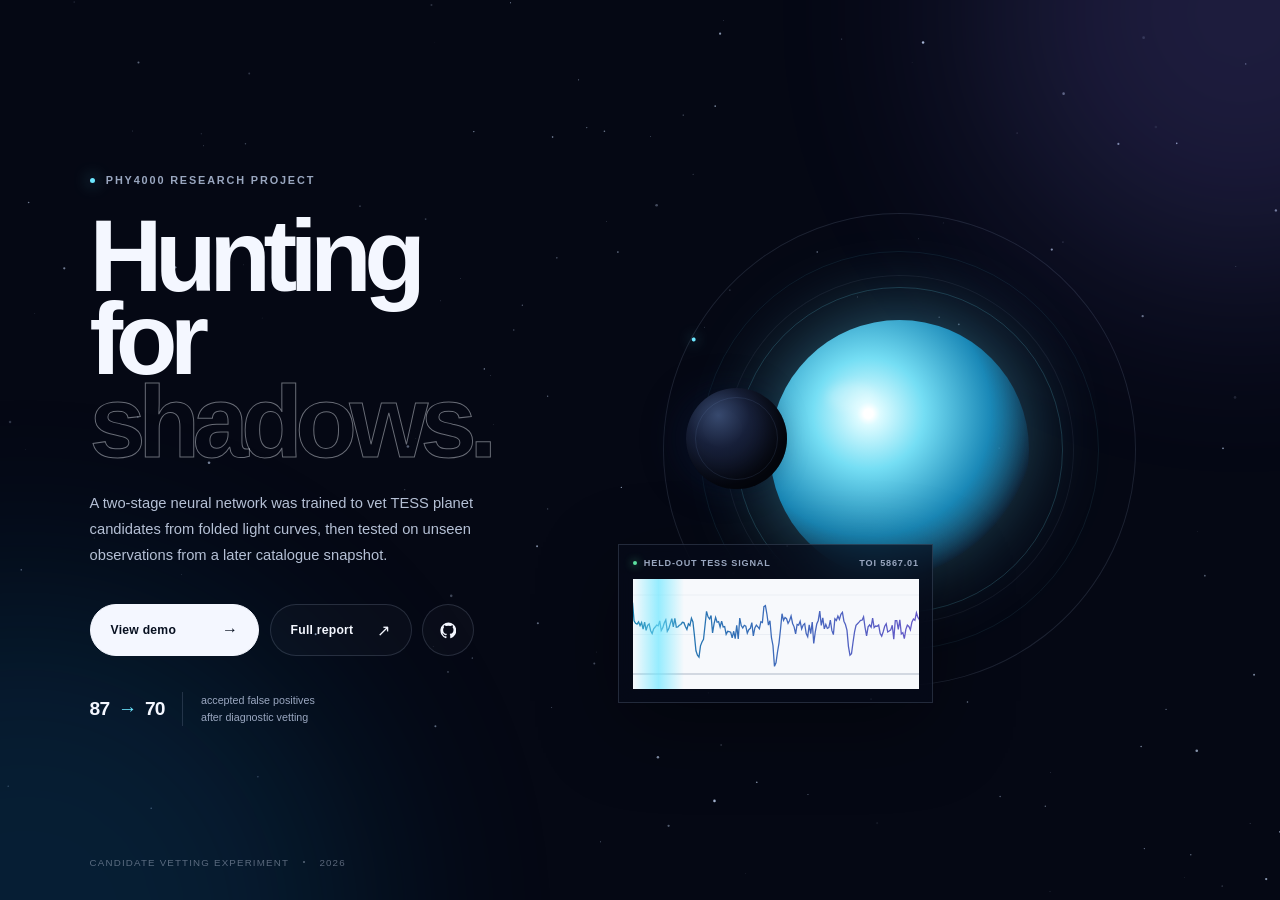
==== public/index.html @ e987b29c "Improved website" ====
<!doctype html>
<html lang="en">
  <head>
    <meta charset="UTF-8" />
    <meta name="viewport" content="width=device-width, initial-scale=1.0" />
    <meta name="description" content="Transit Hunter: an interactive TESS candidate-vetting experiment." />
    <meta name="theme-color" content="#050814" />
    <title>Transit Hunter | TESS candidate vetting</title>
    <link rel="stylesheet" href="./styles.css" />
  </head>
  <body>
    <canvas id="starfield" aria-hidden="true"></canvas>
    <div class="ambient-glow ambient-glow-one" aria-hidden="true"></div>
    <div class="ambient-glow ambient-glow-two" aria-hidden="true"></div>

    <main class="experience">
      <section class="screen home-screen is-active" id="home-screen" aria-labelledby="home-title">
        <div class="home-copy">
          <div class="project-kicker"><span></span> PHY4000 research project</div>
          <h1 id="home-title">Hunting for<br /><span>shadows.</span></h1>
          <p class="home-description">
            A two-stage neural network was trained to vet TESS planet candidates from folded light curves, then tested on unseen observations from a later catalogue snapshot.
          </p>

          <div class="home-actions" aria-label="Project links">
            <button class="action-button primary-action" id="view-demo" type="button">
              <span>View demo</span>
              <span class="button-icon" aria-hidden="true">&#8594;</span>
            </button>
            <a class="action-button" href="https://github.com/aidan-elliot/transit-hunter/blob/main/reports/results_summary.md" target="_blank" rel="noreferrer">
              <span>Full report</span>
              <span class="button-icon" aria-hidden="true">&#8599;</span>
            </a>
            <a class="action-button icon-action" href="https://github.com/aidan-elliot/transit-hunter" target="_blank" rel="noreferrer" aria-label="Open the GitHub repository">
              <svg viewBox="0 0 24 24" aria-hidden="true"><path d="M12 .7a11.5 11.5 0 0 0-3.6 22.4c.6.1.8-.3.8-.6v-2.2c-3.4.7-4.1-1.4-4.1-1.4-.5-1.4-1.3-1.8-1.3-1.8-1.1-.7.1-.7.1-.7 1.2.1 1.8 1.2 1.8 1.2 1.1 1.8 2.8 1.3 3.5 1 .1-.8.4-1.3.8-1.6-2.7-.3-5.5-1.3-5.5-6a4.7 4.7 0 0 1 1.2-3.2 4.4 4.4 0 0 1 .1-3.2s1-.3 3.2 1.2a11 11 0 0 1 5.9 0C17.1 4.3 18 4.6 18 4.6a4.4 4.4 0 0 1 .1 3.2 4.7 4.7 0 0 1 1.2 3.2c0 4.7-2.8 5.7-5.5 6 .4.4.8 1.1.8 2.2v3.3c0 .3.2.7.8.6A11.5 11.5 0 0 0 12 .7Z"/></svg>
            </a>
          </div>

          <div class="project-result" aria-label="Headline experiment result">
            <span class="result-value">87 <b>&#8594;</b> 70</span>
            <span class="result-copy">accepted false positives<br />after diagnostic vetting</span>
          </div>
        </div>

        <div class="hero-visual" aria-label="Animated illustration of a planet transiting a star">
          <div class="orbit orbit-outer" aria-hidden="true"></div>
          <div class="orbit orbit-inner" aria-hidden="true"></div>
          <div class="star" aria-hidden="true"><span></span></div>
          <div class="planet" aria-hidden="true"><span></span></div>
          <div class="signal-card">
            <div class="signal-heading">
              <span><i></i> Held-out TESS signal</span>
              <span id="hero-toi">Loading sample</span>
            </div>
            <div class="signal-image-wrap">
              <img id="hero-curve" src="./assets/error_gallery.png" alt="A real folded TESS light curve from the experiment" />
              <span class="scan-line" aria-hidden="true"></span>
            </div>
          </div>
        </div>

        <p class="home-note">Candidate vetting experiment <span></span> 2026</p>
      </section>

      <section class="screen demo-screen" id="demo-screen" aria-labelledby="demo-title" aria-hidden="true">
        <div class="demo-topline">
          <button class="back-button" id="back-home" type="button"><span aria-hidden="true">&#8592;</span> Overview</button>
          <div class="case-progress">
            <span id="source-status">Loading representative sample</span>
            <span class="progress-divider"></span>
            <span id="case-position">01 / 13</span>
          </div>
        </div>

        <div class="demo-layout">
          <div class="demo-heading">
            <p class="project-kicker"><span></span> Candidate review</p>
            <h2 id="demo-title">Is there a planet<br />in this signal?</h2>
            <p id="case-context">Inspect both phase-folded views, then make the call before the model and catalogue are revealed.</p>
          </div>

          <div class="case-workspace" id="case-workspace">
            <div class="case-identity">
              <span>Target of Interest</span>
              <strong id="case-id">TOI -</strong>
            </div>

            <div class="curves" aria-label="Global and local folded light-curve views">
              <figure class="curve-panel">
                <figcaption><span>Global view</span><span>201 phase bins</span></figcaption>
                <div class="curve-frame"><img id="global-curve" src="./assets/error_gallery.png" alt="Global folded light curve for the current candidate" /></div>
              </figure>
              <figure class="curve-panel">
                <figcaption><span>Transit window</span><span>101 phase bins</span></figcaption>
                <div class="curve-frame"><img id="local-curve" src="./assets/error_gallery.png" alt="Local folded light curve around the candidate event" /></div>
              </figure>
            </div>

            <div class="decision-stage" id="human-panel">
              <p>What would you classify it as?</p>
              <div class="decision-row" role="group" aria-label="Classify the candidate">
                <button type="button" data-guess="planet"><span class="choice-dot"></span> Planet candidate</button>
                <button type="button" data-guess="not-planet"><span class="choice-dot"></span> False positive</button>
              </div>
            </div>

            <div class="reveal-stage" id="reveal-stage" hidden aria-live="polite">
              <div class="verdict-grid">
                <section class="verdict visitor-verdict" id="visitor-verdict">
                  <p>Your call</p>
                  <h3 id="visitor-decision">-</h3>
                  <span id="visitor-detail">Locked in</span>
                </section>
                <section class="verdict model-verdict">
                  <p>Model's call</p>
                  <h3 id="model-decision">-</h3>
                  <span id="model-detail">-</span>
                </section>
                <section class="verdict catalogue-verdict" id="catalogue-verdict" hidden>
                  <p>Catalogue outcome</p>
                  <h3 id="catalogue-decision">-</h3>
                  <span id="catalogue-detail">-</span>
                </section>
              </div>
              <div class="reveal-actions">
                <button class="reveal-button" id="reveal-answer" type="button">Reveal answer <span aria-hidden="true">&#8594;</span></button>
                <button class="next-button" id="next-case" type="button" hidden>Review another case <span aria-hidden="true">&#8594;</span></button>
              </div>
            </div>
          </div>
        </div>

        <p class="demo-disclaimer">Fixed experiment outputs. A classifier score is not confirmation of a planet.</p>
      </section>
    </main>

    <script src="./app.js"></script>
  </body>
</html>
---- public/styles.css ----
:root {
  --space: #050814;
  --space-soft: #0a1022;
  --panel: rgba(10, 16, 34, 0.78);
  --panel-solid: #0d1429;
  --white: #f4f7ff;
  --muted: #9aa7c0;
  --line: rgba(181, 198, 229, 0.17);
  --cyan: #6de7ff;
  --cyan-soft: rgba(109, 231, 255, 0.14);
  --violet: #8e7dff;
  --green: #5ce1a1;
  --red: #ff7b78;
  --sans: Inter, "Segoe UI", Helvetica, Arial, sans-serif;
}

* { box-sizing: border-box; }
[hidden] { display: none !important; }
html, body { height: 100%; overflow: hidden; }
body {
  background: var(--space);
  color: var(--white);
  font-family: var(--sans);
  margin: 0;
}
button, a { color: inherit; font: inherit; }
button { border: 0; }
a { text-decoration: none; }
h1, h2, h3, p, figure { margin: 0; }

#starfield {
  height: 100%;
  inset: 0;
  position: fixed;
  width: 100%;
  z-index: 0;
}
.ambient-glow {
  border-radius: 50%;
  filter: blur(110px);
  opacity: .18;
  pointer-events: none;
  position: fixed;
  z-index: 0;
}
.ambient-glow-one { background: var(--violet); height: 42vw; right: -18vw; top: -20vw; width: 42vw; }
.ambient-glow-two { background: #0f88c8; bottom: -28vw; height: 52vw; left: -24vw; width: 52vw; }

.experience { height: 100svh; isolation: isolate; overflow: hidden; position: relative; z-index: 1; }
.screen {
  height: 100%;
  inset: 0;
  opacity: 0;
  pointer-events: none;
  position: absolute;
  transform: scale(.985) translateY(12px);
  transition: opacity .6s ease, transform .75s cubic-bezier(.2,.75,.2,1), visibility .6s;
  visibility: hidden;
}
.screen.is-active { opacity: 1; pointer-events: auto; transform: none; visibility: visible; }

.home-screen {
  align-items: center;
  display: grid;
  gap: clamp(2rem, 7vw, 8rem);
  grid-template-columns: minmax(20rem, .85fr) minmax(25rem, 1.15fr);
  padding: clamp(2rem, 5.5vw, 6rem) clamp(1.5rem, 7vw, 8rem);
}
.home-copy { position: relative; z-index: 3; }
.project-kicker {
  align-items: center;
  color: var(--muted);
  display: flex;
  font-size: .68rem;
  font-weight: 700;
  gap: .7rem;
  letter-spacing: .17em;
  text-transform: uppercase;
}
.project-kicker > span { background: var(--cyan); border-radius: 50%; box-shadow: 0 0 16px var(--cyan); height: 5px; width: 5px; }
h1 {
  font-size: clamp(4.25rem, 7.9vw, 8.5rem);
  font-weight: 600;
  letter-spacing: -.075em;
  line-height: .82;
  margin: clamp(1.5rem, 3.2vh, 2.5rem) 0 clamp(1.5rem, 3vh, 2.25rem);
}
h1 span { color: transparent; -webkit-text-stroke: 1px rgba(244, 247, 255, .42); }
.home-description {
  color: #b5c0d5;
  font-size: clamp(.92rem, 1.15vw, 1.08rem);
  line-height: 1.75;
  max-width: 37rem;
}
.home-actions { align-items: stretch; display: flex; gap: .65rem; margin-top: clamp(1.7rem, 4vh, 2.75rem); }
.action-button {
  align-items: center;
  background: rgba(255,255,255,.025);
  border: 1px solid var(--line);
  border-radius: 100px;
  cursor: pointer;
  display: flex;
  font-size: .76rem;
  font-weight: 700;
  gap: 1.5rem;
  justify-content: space-between;
  letter-spacing: .02em;
  min-height: 3.25rem;
  padding: 0 1.25rem;
  transition: background .25s ease, border-color .25s ease, color .25s ease, transform .25s ease;
}
.action-button:hover, .action-button:focus-visible { border-color: rgba(109,231,255,.65); transform: translateY(-2px); }
.primary-action { background: var(--white); border-color: var(--white); color: #071020; min-width: 10.6rem; }
.primary-action:hover, .primary-action:focus-visible { background: var(--cyan); border-color: var(--cyan); }
.button-icon { font-size: 1rem; font-weight: 400; }
.icon-action { justify-content: center; padding: 0; width: 3.25rem; }
.icon-action svg { fill: currentColor; height: 1.05rem; width: 1.05rem; }
.project-result { align-items: center; display: flex; gap: 1.1rem; margin-top: clamp(1.5rem, 4vh, 2.75rem); }
.result-value { font-size: 1.2rem; font-weight: 600; letter-spacing: -.04em; white-space: nowrap; }
.result-value b { color: var(--cyan); font-weight: 400; margin: 0 .25rem; }
.result-copy { border-left: 1px solid var(--line); color: var(--muted); font-size: .67rem; line-height: 1.55; padding-left: 1.1rem; }
.home-note { bottom: 2rem; color: rgba(181,192,213,.48); font-size: .61rem; left: clamp(1.5rem, 7vw, 8rem); letter-spacing: .12em; position: absolute; text-transform: uppercase; }
.home-note span { background: currentColor; border-radius: 50%; display: inline-block; height: 2px; margin: 0 .65rem .2rem; width: 2px; }

.hero-visual { aspect-ratio: 1 / 1; justify-self: center; max-height: min(78vh, 760px); position: relative; width: min(44vw, 760px); }
.orbit { border: 1px solid rgba(172,192,225,.14); border-radius: 50%; inset: 8%; position: absolute; transform: rotate(-16deg); }
.orbit-outer::after { background: var(--cyan); border-radius: 50%; box-shadow: 0 0 14px var(--cyan); content: ""; height: 4px; left: 14%; position: absolute; top: 15%; width: 4px; }
.orbit-inner { inset: 19%; opacity: .55; }
.star {
  animation: star-breathe 5s ease-in-out infinite;
  background: radial-gradient(circle at 38% 36%, #fff 0 2%, #ddfbff 5%, #75def4 24%, #1a88b7 53%, rgba(13,62,113,.18) 72%, transparent 73%);
  border-radius: 50%;
  filter: drop-shadow(0 0 42px rgba(95,220,255,.44));
  inset: 27%;
  position: absolute;
}
.star::before, .star::after { border: 1px solid rgba(109,231,255,.18); border-radius: 50%; content: ""; inset: -13%; position: absolute; }
.star::after { inset: -27%; opacity: .45; }
.star span { background: rgba(255,255,255,.18); border-radius: 50%; filter: blur(5px); height: 11%; left: 22%; position: absolute; top: 24%; width: 19%; }
.planet {
  animation: transit 8s cubic-bezier(.45,.05,.55,.95) infinite;
  background: radial-gradient(circle at 32% 27%, #37496e 0, #18213b 31%, #080c19 70%);
  border-radius: 50%;
  box-shadow: inset -14px -10px 24px rgba(0,0,0,.6), -12px 0 30px rgba(7,19,43,.55);
  height: 18%;
  left: 12%;
  position: absolute;
  top: 39%;
  width: 18%;
  z-index: 2;
}
.planet span { border: 1px solid rgba(126,154,207,.13); border-radius: 50%; inset: 9%; position: absolute; }
.signal-card {
  backdrop-filter: blur(18px);
  background: rgba(6,11,25,.7);
  border: 1px solid rgba(172,192,225,.18);
  bottom: 5%;
  box-shadow: 0 24px 80px rgba(0,0,0,.38);
  left: 0;
  padding: .85rem;
  position: absolute;
  width: 56%;
  z-index: 4;
}
.signal-heading { align-items: center; color: var(--muted); display: flex; font-size: .57rem; font-weight: 700; justify-content: space-between; letter-spacing: .09em; margin-bottom: .65rem; text-transform: uppercase; }
.signal-heading span:first-child { align-items: center; display: flex; gap: .45rem; }
.signal-heading i { animation: pulse 1.7s ease infinite; background: var(--green); border-radius: 50%; box-shadow: 0 0 8px var(--green); height: 4px; width: 4px; }
.signal-image-wrap { aspect-ratio: 2.6 / 1; background: #f7f9fc; overflow: hidden; position: relative; }
.signal-image-wrap img { display: block; height: 100%; object-fit: cover; width: 100%; }
.scan-line { animation: scan 4s linear infinite; background: linear-gradient(90deg, transparent, rgba(109,231,255,.7), transparent); bottom: 0; position: absolute; top: 0; width: 18%; }

.demo-screen { padding: clamp(1.25rem, 3vw, 2.5rem) clamp(1.25rem, 4.5vw, 5rem); }
.demo-topline { align-items: center; display: flex; height: 2.25rem; justify-content: space-between; }
.back-button {
  align-items: center;
  background: transparent;
  color: var(--muted);
  cursor: pointer;
  display: flex;
  font-size: .7rem;
  font-weight: 700;
  gap: .55rem;
  letter-spacing: .06em;
  padding: .5rem 0;
  text-transform: uppercase;
  transition: color .2s ease, transform .2s ease;
}
.back-button:hover, .back-button:focus-visible { color: var(--cyan); transform: translateX(-3px); }
.case-progress { align-items: center; color: var(--muted); display: flex; font-size: .62rem; font-weight: 700; gap: .75rem; letter-spacing: .09em; text-transform: uppercase; }
.progress-divider { background: var(--line); height: 1px; width: 2rem; }
.demo-layout {
  align-items: center;
  display: grid;
  gap: clamp(2rem, 5vw, 5rem);
  grid-template-columns: minmax(15rem, .48fr) minmax(35rem, 1.52fr);
  height: calc(100% - 4.5rem);
}
.demo-heading h2 { font-size: clamp(2.7rem, 4.7vw, 5.4rem); font-weight: 600; letter-spacing: -.065em; line-height: .9; margin: 1.25rem 0 1.5rem; }
.demo-heading > p:last-child { color: var(--muted); font-size: .84rem; line-height: 1.7; max-width: 25rem; }
.case-workspace {
  backdrop-filter: blur(22px);
  background: var(--panel);
  border: 1px solid var(--line);
  box-shadow: 0 30px 90px rgba(0,0,0,.35);
  max-height: calc(100svh - 7rem);
  overflow: hidden;
  padding: clamp(1rem, 2.2vw, 1.8rem);
  position: relative;
  transition: opacity .24s ease, transform .3s ease;
}
.case-workspace.is-changing { opacity: .15; transform: translateY(8px) scale(.99); }
.case-identity { align-items: flex-end; border-bottom: 1px solid var(--line); display: flex; justify-content: space-between; padding-bottom: .85rem; }
.case-identity span { color: var(--muted); font-size: .6rem; font-weight: 700; letter-spacing: .13em; text-transform: uppercase; }
.case-identity strong { font-size: clamp(1rem, 1.4vw, 1.35rem); font-weight: 600; letter-spacing: -.025em; }
.curves { display: grid; gap: 1rem; grid-template-columns: repeat(2, minmax(0, 1fr)); margin-top: 1rem; }
.curve-panel figcaption { display: flex; font-size: .65rem; font-weight: 700; justify-content: space-between; margin-bottom: .45rem; }
.curve-panel figcaption span:last-child { color: var(--muted); font-size: .55rem; font-weight: 600; letter-spacing: .06em; text-transform: uppercase; }
.curve-frame { aspect-ratio: 2.75 / 1; background: #f7f9fc; border: 1px solid rgba(255,255,255,.1); overflow: hidden; position: relative; }
.curve-frame img { display: block; height: 100%; object-fit: fill; position: absolute; width: 100%; }
.decision-stage { align-items: center; display: flex; gap: 1rem; justify-content: space-between; padding-top: 1rem; }
.decision-stage > p { color: #cad3e5; font-size: .76rem; font-weight: 600; }
.decision-row { display: flex; gap: .5rem; }
.decision-row button {
  align-items: center;
  background: rgba(255,255,255,.025);
  border: 1px solid var(--line);
  border-radius: 100px;
  color: #cbd4e5;
  cursor: pointer;
  display: flex;
  font-size: .68rem;
  font-weight: 700;
  gap: .55rem;
  min-height: 2.55rem;
  padding: 0 1rem;
  transition: background .2s ease, border-color .2s ease, color .2s ease, transform .2s ease;
}
.choice-dot { border: 1px solid #7e8aa3; border-radius: 50%; height: 7px; transition: background .2s, box-shadow .2s; width: 7px; }
.decision-row button:hover, .decision-row button:focus-visible { border-color: var(--cyan); color: var(--white); transform: translateY(-1px); }
.decision-row button.selected { background: var(--cyan-soft); border-color: var(--cyan); color: var(--white); }
.decision-row button.selected .choice-dot { background: var(--cyan); box-shadow: 0 0 8px var(--cyan); }
.decision-row button:disabled { cursor: default; transform: none; }
.reveal-stage { border-top: 1px solid var(--line); margin-top: 1rem; padding-top: 1rem; }
.reveal-stage.is-entering { animation: reveal-in .48s cubic-bezier(.2,.75,.2,1) both; }
.verdict-grid { display: grid; gap: .65rem; grid-template-columns: repeat(2, minmax(0, 1fr)); }
.verdict-grid.has-catalogue { grid-template-columns: repeat(3, minmax(0, 1fr)); }
.verdict { background: rgba(255,255,255,.025); border: 1px solid var(--line); min-width: 0; padding: .75rem .85rem; position: relative; }
.verdict p { color: var(--muted); font-size: .54rem; font-weight: 700; letter-spacing: .11em; margin-bottom: .35rem; text-transform: uppercase; }
.verdict h3 { font-size: clamp(.9rem, 1.25vw, 1.15rem); font-weight: 600; letter-spacing: -.025em; margin-bottom: .2rem; overflow: hidden; text-overflow: ellipsis; white-space: nowrap; }
.verdict > span { color: var(--muted); display: block; font-size: .56rem; line-height: 1.35; overflow: hidden; text-overflow: ellipsis; white-space: nowrap; }
.visitor-verdict.correct-guess { background: rgba(92,225,161,.08); border-color: rgba(92,225,161,.7); }
.visitor-verdict.correct-guess h3 { color: var(--green); }
.visitor-verdict.incorrect-guess { background: rgba(255,123,120,.07); border-color: rgba(255,123,120,.65); }
.visitor-verdict.incorrect-guess h3 { color: var(--red); }
.model-verdict::before { background: var(--violet); content: ""; inset: 0 auto 0 0; position: absolute; width: 2px; }
.catalogue-verdict { animation: reveal-in .42s ease both; }
.catalogue-verdict::before { background: var(--cyan); content: ""; inset: 0 auto 0 0; position: absolute; width: 2px; }
.reveal-actions { display: flex; justify-content: flex-end; margin-top: .7rem; }
.reveal-button, .next-button {
  align-items: center;
  background: var(--white);
  border-radius: 100px;
  color: #071020;
  cursor: pointer;
  display: flex;
  font-size: .62rem;
  font-weight: 800;
  gap: 1.1rem;
  min-height: 2.4rem;
  padding: 0 1rem;
  transition: background .2s ease, transform .2s ease;
}
.reveal-button:hover, .reveal-button:focus-visible, .next-button:hover, .next-button:focus-visible { background: var(--cyan); transform: translateY(-1px); }
.next-button { background: var(--cyan); }
.demo-disclaimer { bottom: 1.2rem; color: rgba(154,167,192,.52); font-size: .57rem; letter-spacing: .06em; position: absolute; right: clamp(1.25rem, 4.5vw, 5rem); }

@keyframes transit {
  0%, 14% { transform: translateX(0) translateY(8px) scale(.9); }
  48%, 58% { transform: translateX(245%) translateY(-7px) scale(1); }
  90%, 100% { transform: translateX(485%) translateY(4px) scale(.9); }
}
@keyframes star-breathe { 0%,100% { filter: drop-shadow(0 0 34px rgba(95,220,255,.35)); } 50% { filter: drop-shadow(0 0 58px rgba(95,220,255,.55)); } }
@keyframes pulse { 0%,100% { opacity: .45; } 50% { opacity: 1; } }
@keyframes scan { from { left: -20%; } to { left: 110%; } }
@keyframes reveal-in { from { opacity: 0; transform: translateY(8px); } to { opacity: 1; transform: none; } }

@media (max-width: 900px) {
  .home-screen { gap: 1rem; grid-template-columns: 1fr 1fr; padding: 2rem; }
  .hero-visual { width: 48vw; }
  .demo-layout { gap: 1.5rem; grid-template-columns: minmax(13rem,.45fr) minmax(27rem,1.55fr); }
  .decision-stage { align-items: flex-start; flex-direction: column; }
}

@media (max-width: 700px) {
  html, body { overflow: hidden; }
  .home-screen { display: block; padding: 3rem 1.4rem 2rem; }
  .home-copy { max-width: 34rem; }
  h1 { font-size: clamp(4rem, 20vw, 6.5rem); margin: 1.6rem 0 1.5rem; }
  .home-description { line-height: 1.6; max-width: 29rem; }
  .home-actions { flex-wrap: wrap; }
  .primary-action { flex: 1; }
  .hero-visual { bottom: -8vw; opacity: .53; position: absolute; right: -19vw; width: 76vw; z-index: -1; }
  .signal-card { display: none; }
  .project-result { margin-top: 1.5rem; }
  .home-note { bottom: 1rem; left: 1.4rem; }
  .demo-screen { overflow-y: auto; padding: 1rem; }
  .case-progress #source-status, .progress-divider { display: none; }
  .demo-layout { display: block; height: auto; padding: 1.2rem 0 3rem; }
  .demo-heading { margin-bottom: 1.25rem; }
  .demo-heading h2 { font-size: clamp(2.6rem, 13vw, 4rem); margin: .85rem 0 1rem; }
  .demo-heading > p:last-child { font-size: .75rem; }
  .case-workspace { max-height: none; padding: .9rem; }
  .curves { grid-template-columns: 1fr; }
  .decision-row { width: 100%; }
  .decision-row button { flex: 1; justify-content: center; }
  .verdict-grid.has-catalogue { grid-template-columns: 1fr 1fr; }
  .catalogue-verdict { grid-column: 1 / -1; }
  .demo-disclaimer { bottom: .7rem; position: fixed; right: 1rem; }
}

@media (max-height: 690px) and (min-width: 701px) {
  .home-screen { padding-bottom: 2rem; padding-top: 2rem; }
  h1 { font-size: clamp(3.8rem, 7vw, 6.2rem); margin: 1.2rem 0; }
  .home-description { line-height: 1.55; }
  .home-actions, .project-result { margin-top: 1.2rem; }
  .hero-visual { max-height: 70vh; }
  .demo-heading h2 { font-size: clamp(2.6rem, 4.2vw, 4.3rem); }
  .case-workspace { padding: 1rem; }
  .curve-frame { aspect-ratio: 3.2 / 1; }
}

@media (prefers-reduced-motion: reduce) {
  *, *::before, *::after { animation-duration: .01ms !important; animation-iteration-count: 1 !important; scroll-behavior: auto !important; transition-duration: .01ms !important; }
}
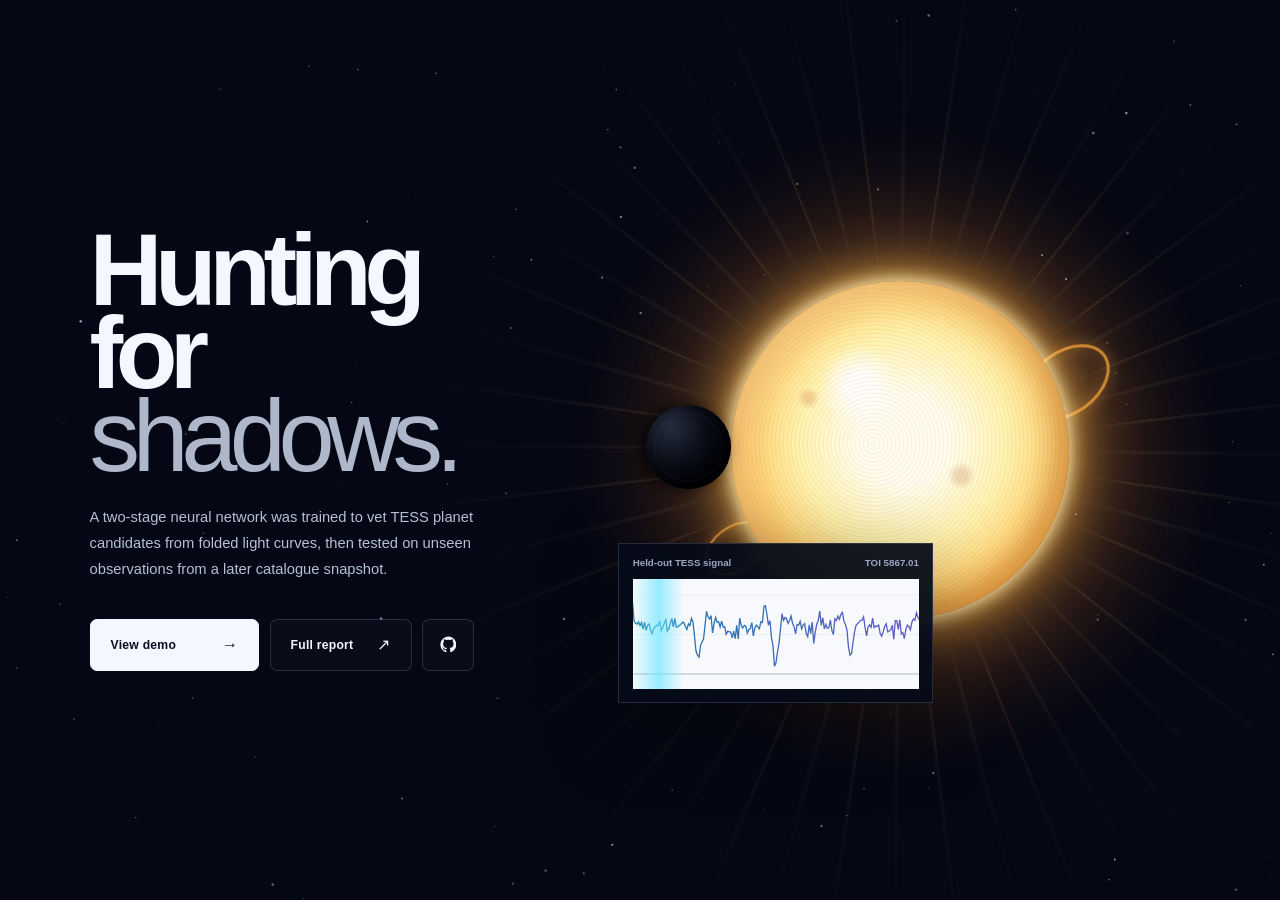
==== commit 42893252: "Visual polish" ====
--- a/public/index.html
+++ b/public/index.html
@@ -10,13 +10,10 @@
   </head>
   <body>
     <canvas id="starfield" aria-hidden="true"></canvas>
-    <div class="ambient-glow ambient-glow-one" aria-hidden="true"></div>
-    <div class="ambient-glow ambient-glow-two" aria-hidden="true"></div>
 
     <main class="experience">
       <section class="screen home-screen is-active" id="home-screen" aria-labelledby="home-title">
         <div class="home-copy">
-          <div class="project-kicker"><span></span> PHY4000 research project</div>
           <h1 id="home-title">Hunting for<br /><span>shadows.</span></h1>
           <p class="home-description">
             A two-stage neural network was trained to vet TESS planet candidates from folded light curves, then tested on unseen observations from a later catalogue snapshot.
@@ -29,27 +26,28 @@
             </button>
             <a class="action-button" href="https://github.com/aidan-elliot/transit-hunter/blob/main/reports/results_summary.md" target="_blank" rel="noreferrer">
               <span>Full report</span>
-              <span class="button-icon" aria-hidden="true">&#8599;</span>
+              <span class="button-icon external-icon" aria-hidden="true">&#8599;</span>
             </a>
             <a class="action-button icon-action" href="https://github.com/aidan-elliot/transit-hunter" target="_blank" rel="noreferrer" aria-label="Open the GitHub repository">
               <svg viewBox="0 0 24 24" aria-hidden="true"><path d="M12 .7a11.5 11.5 0 0 0-3.6 22.4c.6.1.8-.3.8-.6v-2.2c-3.4.7-4.1-1.4-4.1-1.4-.5-1.4-1.3-1.8-1.3-1.8-1.1-.7.1-.7.1-.7 1.2.1 1.8 1.2 1.8 1.2 1.1 1.8 2.8 1.3 3.5 1 .1-.8.4-1.3.8-1.6-2.7-.3-5.5-1.3-5.5-6a4.7 4.7 0 0 1 1.2-3.2 4.4 4.4 0 0 1 .1-3.2s1-.3 3.2 1.2a11 11 0 0 1 5.9 0C17.1 4.3 18 4.6 18 4.6a4.4 4.4 0 0 1 .1 3.2 4.7 4.7 0 0 1 1.2 3.2c0 4.7-2.8 5.7-5.5 6 .4.4.8 1.1.8 2.2v3.3c0 .3.2.7.8.6A11.5 11.5 0 0 0 12 .7Z"/></svg>
             </a>
           </div>
-
-          <div class="project-result" aria-label="Headline experiment result">
-            <span class="result-value">87 <b>&#8594;</b> 70</span>
-            <span class="result-copy">accepted false positives<br />after diagnostic vetting</span>
-          </div>
         </div>
 
-        <div class="hero-visual" aria-label="Animated illustration of a planet transiting a star">
-          <div class="orbit orbit-outer" aria-hidden="true"></div>
-          <div class="orbit orbit-inner" aria-hidden="true"></div>
-          <div class="star" aria-hidden="true"><span></span></div>
+        <div class="hero-visual" aria-label="Animated illustration of a dark planet transiting a luminous star">
+          <div class="stellar-light" aria-hidden="true">
+            <div class="stellar-rays"></div>
+            <div class="stellar-corona"></div>
+            <div class="star">
+              <span class="star-surface"></span>
+              <span class="solar-flare flare-one"></span>
+              <span class="solar-flare flare-two"></span>
+            </div>
+          </div>
           <div class="planet" aria-hidden="true"><span></span></div>
           <div class="signal-card">
             <div class="signal-heading">
-              <span><i></i> Held-out TESS signal</span>
+              <span>Held-out TESS signal</span>
               <span id="hero-toi">Loading sample</span>
             </div>
             <div class="signal-image-wrap">
@@ -58,30 +56,25 @@
             </div>
           </div>
         </div>
-
-        <p class="home-note">Candidate vetting experiment <span></span> 2026</p>
       </section>
 
       <section class="screen demo-screen" id="demo-screen" aria-labelledby="demo-title" aria-hidden="true">
         <div class="demo-topline">
           <button class="back-button" id="back-home" type="button"><span aria-hidden="true">&#8592;</span> Overview</button>
           <div class="case-progress">
-            <span id="source-status">Loading representative sample</span>
-            <span class="progress-divider"></span>
-            <span id="case-position">01 / 13</span>
+            <span id="source-status">Loading representative cases</span>
+            <span id="case-position">Case 1 of 13</span>
           </div>
         </div>
 
         <div class="demo-layout">
           <div class="demo-heading">
-            <p class="project-kicker"><span></span> Candidate review</p>
             <h2 id="demo-title">Is there a planet<br />in this signal?</h2>
             <p id="case-context">Inspect both phase-folded views, then make the call before the model and catalogue are revealed.</p>
           </div>
 
           <div class="case-workspace" id="case-workspace">
             <div class="case-identity">
-              <span>Target of Interest</span>
               <strong id="case-id">TOI -</strong>
             </div>
 
@@ -99,8 +92,8 @@
             <div class="decision-stage" id="human-panel">
               <p>What would you classify it as?</p>
               <div class="decision-row" role="group" aria-label="Classify the candidate">
-                <button type="button" data-guess="planet"><span class="choice-dot"></span> Planet candidate</button>
-                <button type="button" data-guess="not-planet"><span class="choice-dot"></span> False positive</button>
+                <button type="button" data-guess="planet">Planet candidate</button>
+                <button type="button" data-guess="not-planet">False positive</button>
               </div>
             </div>
 
@@ -129,8 +122,6 @@
             </div>
           </div>
         </div>
-
-        <p class="demo-disclaimer">Fixed experiment outputs. A classifier score is not confirmation of a planet.</p>
       </section>
     </main>
 
--- a/public/styles.css
+++ b/public/styles.css
@@ -35,17 +35,6 @@
   width: 100%;
   z-index: 0;
 }
-.ambient-glow {
-  border-radius: 50%;
-  filter: blur(110px);
-  opacity: .18;
-  pointer-events: none;
-  position: fixed;
-  z-index: 0;
-}
-.ambient-glow-one { background: var(--violet); height: 42vw; right: -18vw; top: -20vw; width: 42vw; }
-.ambient-glow-two { background: #0f88c8; bottom: -28vw; height: 52vw; left: -24vw; width: 52vw; }
-
 .experience { height: 100svh; isolation: isolate; overflow: hidden; position: relative; z-index: 1; }
 .screen {
   height: 100%;
@@ -67,25 +56,14 @@
   padding: clamp(2rem, 5.5vw, 6rem) clamp(1.5rem, 7vw, 8rem);
 }
 .home-copy { position: relative; z-index: 3; }
-.project-kicker {
-  align-items: center;
-  color: var(--muted);
-  display: flex;
-  font-size: .68rem;
-  font-weight: 700;
-  gap: .7rem;
-  letter-spacing: .17em;
-  text-transform: uppercase;
-}
-.project-kicker > span { background: var(--cyan); border-radius: 50%; box-shadow: 0 0 16px var(--cyan); height: 5px; width: 5px; }
 h1 {
   font-size: clamp(4.25rem, 7.9vw, 8.5rem);
   font-weight: 600;
   letter-spacing: -.075em;
   line-height: .82;
-  margin: clamp(1.5rem, 3.2vh, 2.5rem) 0 clamp(1.5rem, 3vh, 2.25rem);
-}
-h1 span { color: transparent; -webkit-text-stroke: 1px rgba(244, 247, 255, .42); }
+  margin: 0 0 clamp(1.5rem, 3vh, 2.25rem);
+}
+h1 span { color: #aeb8ca; font-weight: 300; }
 .home-description {
   color: #b5c0d5;
   font-size: clamp(.92rem, 1.15vw, 1.08rem);
@@ -97,7 +75,7 @@
   align-items: center;
   background: rgba(255,255,255,.025);
   border: 1px solid var(--line);
-  border-radius: 100px;
+  border-radius: 7px;
   cursor: pointer;
   display: flex;
   font-size: .76rem;
@@ -112,47 +90,84 @@
 .action-button:hover, .action-button:focus-visible { border-color: rgba(109,231,255,.65); transform: translateY(-2px); }
 .primary-action { background: var(--white); border-color: var(--white); color: #071020; min-width: 10.6rem; }
 .primary-action:hover, .primary-action:focus-visible { background: var(--cyan); border-color: var(--cyan); }
-.button-icon { font-size: 1rem; font-weight: 400; }
+.button-icon { display: inline-block; font-size: 1rem; font-weight: 400; transition: transform .35s cubic-bezier(.2,.8,.2,1); }
+.primary-action:hover .button-icon, .primary-action:focus-visible .button-icon { transform: translateX(5px); }
+.action-button:hover .external-icon, .action-button:focus-visible .external-icon { transform: translate(3px,-3px); }
 .icon-action { justify-content: center; padding: 0; width: 3.25rem; }
-.icon-action svg { fill: currentColor; height: 1.05rem; width: 1.05rem; }
-.project-result { align-items: center; display: flex; gap: 1.1rem; margin-top: clamp(1.5rem, 4vh, 2.75rem); }
-.result-value { font-size: 1.2rem; font-weight: 600; letter-spacing: -.04em; white-space: nowrap; }
-.result-value b { color: var(--cyan); font-weight: 400; margin: 0 .25rem; }
-.result-copy { border-left: 1px solid var(--line); color: var(--muted); font-size: .67rem; line-height: 1.55; padding-left: 1.1rem; }
-.home-note { bottom: 2rem; color: rgba(181,192,213,.48); font-size: .61rem; left: clamp(1.5rem, 7vw, 8rem); letter-spacing: .12em; position: absolute; text-transform: uppercase; }
-.home-note span { background: currentColor; border-radius: 50%; display: inline-block; height: 2px; margin: 0 .65rem .2rem; width: 2px; }
+.icon-action svg { fill: currentColor; height: 1.05rem; transition: transform .35s cubic-bezier(.2,.8,.2,1); width: 1.05rem; }
+.icon-action:hover svg, .icon-action:focus-visible svg { transform: rotate(-9deg) scale(1.12); }
 
 .hero-visual { aspect-ratio: 1 / 1; justify-self: center; max-height: min(78vh, 760px); position: relative; width: min(44vw, 760px); }
-.orbit { border: 1px solid rgba(172,192,225,.14); border-radius: 50%; inset: 8%; position: absolute; transform: rotate(-16deg); }
-.orbit-outer::after { background: var(--cyan); border-radius: 50%; box-shadow: 0 0 14px var(--cyan); content: ""; height: 4px; left: 14%; position: absolute; top: 15%; width: 4px; }
-.orbit-inner { inset: 19%; opacity: .55; }
+.stellar-light { inset: 20%; position: absolute; }
+.stellar-rays {
+  animation: rotate-rays 80s linear infinite;
+  background: repeating-conic-gradient(from 8deg, rgba(255,214,126,.16) 0deg, transparent .8deg, transparent 7deg, rgba(255,245,207,.08) 7.5deg, transparent 8.4deg, transparent 15deg);
+  border-radius: 50%;
+  inset: -95%;
+  -webkit-mask: radial-gradient(circle, transparent 0 25%, #000 34%, rgba(0,0,0,.4) 52%, transparent 72%);
+  mask: radial-gradient(circle, transparent 0 25%, #000 34%, rgba(0,0,0,.4) 52%, transparent 72%);
+  opacity: .75;
+  position: absolute;
+}
+.stellar-corona {
+  animation: corona-breathe 4.8s ease-in-out infinite;
+  background: radial-gradient(circle, rgba(255,255,239,.38) 0 24%, rgba(255,205,102,.2) 34%, rgba(255,151,57,.08) 50%, transparent 70%);
+  border-radius: 50%;
+  filter: blur(13px);
+  inset: -48%;
+  position: absolute;
+}
 .star {
-  animation: star-breathe 5s ease-in-out infinite;
-  background: radial-gradient(circle at 38% 36%, #fff 0 2%, #ddfbff 5%, #75def4 24%, #1a88b7 53%, rgba(13,62,113,.18) 72%, transparent 73%);
-  border-radius: 50%;
-  filter: drop-shadow(0 0 42px rgba(95,220,255,.44));
-  inset: 27%;
-  position: absolute;
-}
-.star::before, .star::after { border: 1px solid rgba(109,231,255,.18); border-radius: 50%; content: ""; inset: -13%; position: absolute; }
-.star::after { inset: -27%; opacity: .45; }
-.star span { background: rgba(255,255,255,.18); border-radius: 50%; filter: blur(5px); height: 11%; left: 22%; position: absolute; top: 24%; width: 19%; }
+  animation: star-breathe 4.2s ease-in-out infinite;
+  background:
+    radial-gradient(circle at 38% 31%, rgba(255,255,255,.98) 0 4%, transparent 13%),
+    radial-gradient(circle at 51% 47%, #fffef1 0 18%, #fff4b0 42%, #ffc65b 69%, #ef8d2d 88%, #a84416 100%);
+  border-radius: 50%;
+  box-shadow: 0 0 18px #fff7c7, 0 0 46px rgba(255,194,77,.85), 0 0 105px rgba(255,132,35,.5), 0 0 180px rgba(255,115,33,.18);
+  inset: 0;
+  overflow: visible;
+  position: absolute;
+}
+.star::before {
+  animation: surface-drift 17s linear infinite;
+  background:
+    radial-gradient(circle at 22% 34%, rgba(184,71,16,.24) 0 1.2%, transparent 3.4%),
+    radial-gradient(circle at 69% 58%, rgba(160,58,8,.22) 0 1.8%, transparent 4.8%),
+    radial-gradient(circle at 46% 73%, rgba(255,255,227,.3) 0 2%, transparent 5%),
+    repeating-radial-gradient(circle at 42% 48%, rgba(255,255,255,.14) 0 1px, rgba(173,74,10,.09) 2px, transparent 4px);
+  border-radius: 50%;
+  content: "";
+  inset: 2%;
+  mix-blend-mode: multiply;
+  opacity: .78;
+  position: absolute;
+}
+.star::after {
+  background: radial-gradient(circle, transparent 54%, rgba(151,53,12,.18) 78%, rgba(65,18,5,.45) 100%);
+  border-radius: 50%;
+  content: "";
+  inset: 0;
+  position: absolute;
+}
+.star-surface { border-radius: 50%; box-shadow: inset 16px 7px 22px rgba(255,255,255,.21), inset -11px -8px 24px rgba(123,36,5,.24); inset: 0; position: absolute; }
+.solar-flare { border: 3px solid rgba(255,176,63,.72); border-bottom-color: transparent; border-radius: 50%; filter: drop-shadow(0 0 7px #ffae42); height: 28%; position: absolute; width: 19%; z-index: -1; }
+.flare-one { animation: flare-dance 3.8s ease-in-out infinite; right: -9%; top: 16%; transform: rotate(54deg); }
+.flare-two { animation: flare-dance 5.3s ease-in-out -1.2s infinite reverse; bottom: 7%; left: -8%; transform: rotate(-124deg) scale(.72); }
 .planet {
   animation: transit 8s cubic-bezier(.45,.05,.55,.95) infinite;
-  background: radial-gradient(circle at 32% 27%, #37496e 0, #18213b 31%, #080c19 70%);
-  border-radius: 50%;
-  box-shadow: inset -14px -10px 24px rgba(0,0,0,.6), -12px 0 30px rgba(7,19,43,.55);
-  height: 18%;
-  left: 12%;
-  position: absolute;
-  top: 39%;
-  width: 18%;
+  background: radial-gradient(circle at 30% 25%, #252c3d 0, #0d111c 38%, #02030a 76%);
+  border-radius: 50%;
+  box-shadow: inset -14px -10px 24px rgba(0,0,0,.78), -7px 0 18px rgba(0,0,0,.8);
+  height: 15%;
+  left: 5%;
+  position: absolute;
+  top: 42%;
+  width: 15%;
   z-index: 2;
 }
-.planet span { border: 1px solid rgba(126,154,207,.13); border-radius: 50%; inset: 9%; position: absolute; }
+.planet span { border: 1px solid rgba(132,148,181,.08); border-radius: 50%; inset: 9%; position: absolute; }
 .signal-card {
-  backdrop-filter: blur(18px);
-  background: rgba(6,11,25,.7);
+  background: rgba(6,11,25,.94);
   border: 1px solid rgba(172,192,225,.18);
   bottom: 5%;
   box-shadow: 0 24px 80px rgba(0,0,0,.38);
@@ -162,9 +177,7 @@
   width: 56%;
   z-index: 4;
 }
-.signal-heading { align-items: center; color: var(--muted); display: flex; font-size: .57rem; font-weight: 700; justify-content: space-between; letter-spacing: .09em; margin-bottom: .65rem; text-transform: uppercase; }
-.signal-heading span:first-child { align-items: center; display: flex; gap: .45rem; }
-.signal-heading i { animation: pulse 1.7s ease infinite; background: var(--green); border-radius: 50%; box-shadow: 0 0 8px var(--green); height: 4px; width: 4px; }
+.signal-heading { align-items: center; color: var(--muted); display: flex; font-size: .61rem; font-weight: 600; justify-content: space-between; margin-bottom: .65rem; }
 .signal-image-wrap { aspect-ratio: 2.6 / 1; background: #f7f9fc; overflow: hidden; position: relative; }
 .signal-image-wrap img { display: block; height: 100%; object-fit: cover; width: 100%; }
 .scan-line { animation: scan 4s linear infinite; background: linear-gradient(90deg, transparent, rgba(109,231,255,.7), transparent); bottom: 0; position: absolute; top: 0; width: 18%; }
@@ -180,14 +193,13 @@
   font-size: .7rem;
   font-weight: 700;
   gap: .55rem;
-  letter-spacing: .06em;
+  letter-spacing: .01em;
   padding: .5rem 0;
-  text-transform: uppercase;
   transition: color .2s ease, transform .2s ease;
 }
 .back-button:hover, .back-button:focus-visible { color: var(--cyan); transform: translateX(-3px); }
-.case-progress { align-items: center; color: var(--muted); display: flex; font-size: .62rem; font-weight: 700; gap: .75rem; letter-spacing: .09em; text-transform: uppercase; }
-.progress-divider { background: var(--line); height: 1px; width: 2rem; }
+.case-progress { align-items: center; color: var(--muted); display: flex; font-size: .64rem; font-weight: 600; gap: 1rem; }
+.case-progress span:last-child { border-left: 1px solid var(--line); padding-left: 1rem; }
 .demo-layout {
   align-items: center;
   display: grid;
@@ -195,11 +207,10 @@
   grid-template-columns: minmax(15rem, .48fr) minmax(35rem, 1.52fr);
   height: calc(100% - 4.5rem);
 }
-.demo-heading h2 { font-size: clamp(2.7rem, 4.7vw, 5.4rem); font-weight: 600; letter-spacing: -.065em; line-height: .9; margin: 1.25rem 0 1.5rem; }
+.demo-heading h2 { font-size: clamp(2.7rem, 4.7vw, 5.4rem); font-weight: 600; letter-spacing: -.065em; line-height: .9; margin: 0 0 1.5rem; }
 .demo-heading > p:last-child { color: var(--muted); font-size: .84rem; line-height: 1.7; max-width: 25rem; }
 .case-workspace {
-  backdrop-filter: blur(22px);
-  background: var(--panel);
+  background: rgba(8,13,28,.94);
   border: 1px solid var(--line);
   box-shadow: 0 30px 90px rgba(0,0,0,.35);
   max-height: calc(100svh - 7rem);
@@ -209,12 +220,11 @@
   transition: opacity .24s ease, transform .3s ease;
 }
 .case-workspace.is-changing { opacity: .15; transform: translateY(8px) scale(.99); }
-.case-identity { align-items: flex-end; border-bottom: 1px solid var(--line); display: flex; justify-content: space-between; padding-bottom: .85rem; }
-.case-identity span { color: var(--muted); font-size: .6rem; font-weight: 700; letter-spacing: .13em; text-transform: uppercase; }
+.case-identity { border-bottom: 1px solid var(--line); padding-bottom: .85rem; }
 .case-identity strong { font-size: clamp(1rem, 1.4vw, 1.35rem); font-weight: 600; letter-spacing: -.025em; }
 .curves { display: grid; gap: 1rem; grid-template-columns: repeat(2, minmax(0, 1fr)); margin-top: 1rem; }
 .curve-panel figcaption { display: flex; font-size: .65rem; font-weight: 700; justify-content: space-between; margin-bottom: .45rem; }
-.curve-panel figcaption span:last-child { color: var(--muted); font-size: .55rem; font-weight: 600; letter-spacing: .06em; text-transform: uppercase; }
+.curve-panel figcaption span:last-child { color: var(--muted); font-size: .57rem; font-weight: 500; }
 .curve-frame { aspect-ratio: 2.75 / 1; background: #f7f9fc; border: 1px solid rgba(255,255,255,.1); overflow: hidden; position: relative; }
 .curve-frame img { display: block; height: 100%; object-fit: fill; position: absolute; width: 100%; }
 .decision-stage { align-items: center; display: flex; gap: 1rem; justify-content: space-between; padding-top: 1rem; }
@@ -224,7 +234,7 @@
   align-items: center;
   background: rgba(255,255,255,.025);
   border: 1px solid var(--line);
-  border-radius: 100px;
+  border-radius: 5px;
   color: #cbd4e5;
   cursor: pointer;
   display: flex;
@@ -235,17 +245,15 @@
   padding: 0 1rem;
   transition: background .2s ease, border-color .2s ease, color .2s ease, transform .2s ease;
 }
-.choice-dot { border: 1px solid #7e8aa3; border-radius: 50%; height: 7px; transition: background .2s, box-shadow .2s; width: 7px; }
 .decision-row button:hover, .decision-row button:focus-visible { border-color: var(--cyan); color: var(--white); transform: translateY(-1px); }
 .decision-row button.selected { background: var(--cyan-soft); border-color: var(--cyan); color: var(--white); }
-.decision-row button.selected .choice-dot { background: var(--cyan); box-shadow: 0 0 8px var(--cyan); }
 .decision-row button:disabled { cursor: default; transform: none; }
 .reveal-stage { border-top: 1px solid var(--line); margin-top: 1rem; padding-top: 1rem; }
 .reveal-stage.is-entering { animation: reveal-in .48s cubic-bezier(.2,.75,.2,1) both; }
 .verdict-grid { display: grid; gap: .65rem; grid-template-columns: repeat(2, minmax(0, 1fr)); }
 .verdict-grid.has-catalogue { grid-template-columns: repeat(3, minmax(0, 1fr)); }
 .verdict { background: rgba(255,255,255,.025); border: 1px solid var(--line); min-width: 0; padding: .75rem .85rem; position: relative; }
-.verdict p { color: var(--muted); font-size: .54rem; font-weight: 700; letter-spacing: .11em; margin-bottom: .35rem; text-transform: uppercase; }
+.verdict p { color: var(--muted); font-size: .58rem; font-weight: 600; margin-bottom: .35rem; }
 .verdict h3 { font-size: clamp(.9rem, 1.25vw, 1.15rem); font-weight: 600; letter-spacing: -.025em; margin-bottom: .2rem; overflow: hidden; text-overflow: ellipsis; white-space: nowrap; }
 .verdict > span { color: var(--muted); display: block; font-size: .56rem; line-height: 1.35; overflow: hidden; text-overflow: ellipsis; white-space: nowrap; }
 .visitor-verdict.correct-guess { background: rgba(92,225,161,.08); border-color: rgba(92,225,161,.7); }
@@ -259,7 +267,7 @@
 .reveal-button, .next-button {
   align-items: center;
   background: var(--white);
-  border-radius: 100px;
+  border-radius: 5px;
   color: #071020;
   cursor: pointer;
   display: flex;
@@ -271,16 +279,20 @@
   transition: background .2s ease, transform .2s ease;
 }
 .reveal-button:hover, .reveal-button:focus-visible, .next-button:hover, .next-button:focus-visible { background: var(--cyan); transform: translateY(-1px); }
+.reveal-button span, .next-button span { display: inline-block; transition: transform .3s cubic-bezier(.2,.8,.2,1); }
+.reveal-button:hover span, .reveal-button:focus-visible span, .next-button:hover span, .next-button:focus-visible span { transform: translateX(4px); }
 .next-button { background: var(--cyan); }
-.demo-disclaimer { bottom: 1.2rem; color: rgba(154,167,192,.52); font-size: .57rem; letter-spacing: .06em; position: absolute; right: clamp(1.25rem, 4.5vw, 5rem); }
 
 @keyframes transit {
   0%, 14% { transform: translateX(0) translateY(8px) scale(.9); }
-  48%, 58% { transform: translateX(245%) translateY(-7px) scale(1); }
-  90%, 100% { transform: translateX(485%) translateY(4px) scale(.9); }
-}
-@keyframes star-breathe { 0%,100% { filter: drop-shadow(0 0 34px rgba(95,220,255,.35)); } 50% { filter: drop-shadow(0 0 58px rgba(95,220,255,.55)); } }
-@keyframes pulse { 0%,100% { opacity: .45; } 50% { opacity: 1; } }
+  48%, 58% { transform: translateX(275%) translateY(-7px) scale(1); }
+  90%, 100% { transform: translateX(550%) translateY(4px) scale(.9); }
+}
+@keyframes star-breathe { 0%,100% { filter: brightness(.98) saturate(1); } 50% { filter: brightness(1.08) saturate(1.08); } }
+@keyframes corona-breathe { 0%,100% { opacity: .7; transform: scale(.96); } 50% { opacity: 1; transform: scale(1.05); } }
+@keyframes rotate-rays { to { transform: rotate(360deg); } }
+@keyframes surface-drift { to { transform: rotate(360deg); } }
+@keyframes flare-dance { 0%,100% { filter: drop-shadow(0 0 5px #ffae42); opacity: .45; } 50% { filter: drop-shadow(0 0 12px #ffd375); opacity: 1; } }
 @keyframes scan { from { left: -20%; } to { left: 110%; } }
 @keyframes reveal-in { from { opacity: 0; transform: translateY(8px); } to { opacity: 1; transform: none; } }
 
@@ -295,16 +307,15 @@
   html, body { overflow: hidden; }
   .home-screen { display: block; padding: 3rem 1.4rem 2rem; }
   .home-copy { max-width: 34rem; }
-  h1 { font-size: clamp(4rem, 20vw, 6.5rem); margin: 1.6rem 0 1.5rem; }
+  h1 { font-size: clamp(4rem, 20vw, 6.5rem); margin: 0 0 1.5rem; }
   .home-description { line-height: 1.6; max-width: 29rem; }
   .home-actions { flex-wrap: wrap; }
   .primary-action { flex: 1; }
   .hero-visual { bottom: -8vw; opacity: .53; position: absolute; right: -19vw; width: 76vw; z-index: -1; }
   .signal-card { display: none; }
-  .project-result { margin-top: 1.5rem; }
-  .home-note { bottom: 1rem; left: 1.4rem; }
   .demo-screen { overflow-y: auto; padding: 1rem; }
-  .case-progress #source-status, .progress-divider { display: none; }
+  .case-progress #source-status { display: none; }
+  .case-progress span:last-child { border-left: 0; padding-left: 0; }
   .demo-layout { display: block; height: auto; padding: 1.2rem 0 3rem; }
   .demo-heading { margin-bottom: 1.25rem; }
   .demo-heading h2 { font-size: clamp(2.6rem, 13vw, 4rem); margin: .85rem 0 1rem; }
@@ -315,14 +326,13 @@
   .decision-row button { flex: 1; justify-content: center; }
   .verdict-grid.has-catalogue { grid-template-columns: 1fr 1fr; }
   .catalogue-verdict { grid-column: 1 / -1; }
-  .demo-disclaimer { bottom: .7rem; position: fixed; right: 1rem; }
 }
 
 @media (max-height: 690px) and (min-width: 701px) {
   .home-screen { padding-bottom: 2rem; padding-top: 2rem; }
   h1 { font-size: clamp(3.8rem, 7vw, 6.2rem); margin: 1.2rem 0; }
   .home-description { line-height: 1.55; }
-  .home-actions, .project-result { margin-top: 1.2rem; }
+  .home-actions { margin-top: 1.2rem; }
   .hero-visual { max-height: 70vh; }
   .demo-heading h2 { font-size: clamp(2.6rem, 4.2vw, 4.3rem); }
   .case-workspace { padding: 1rem; }
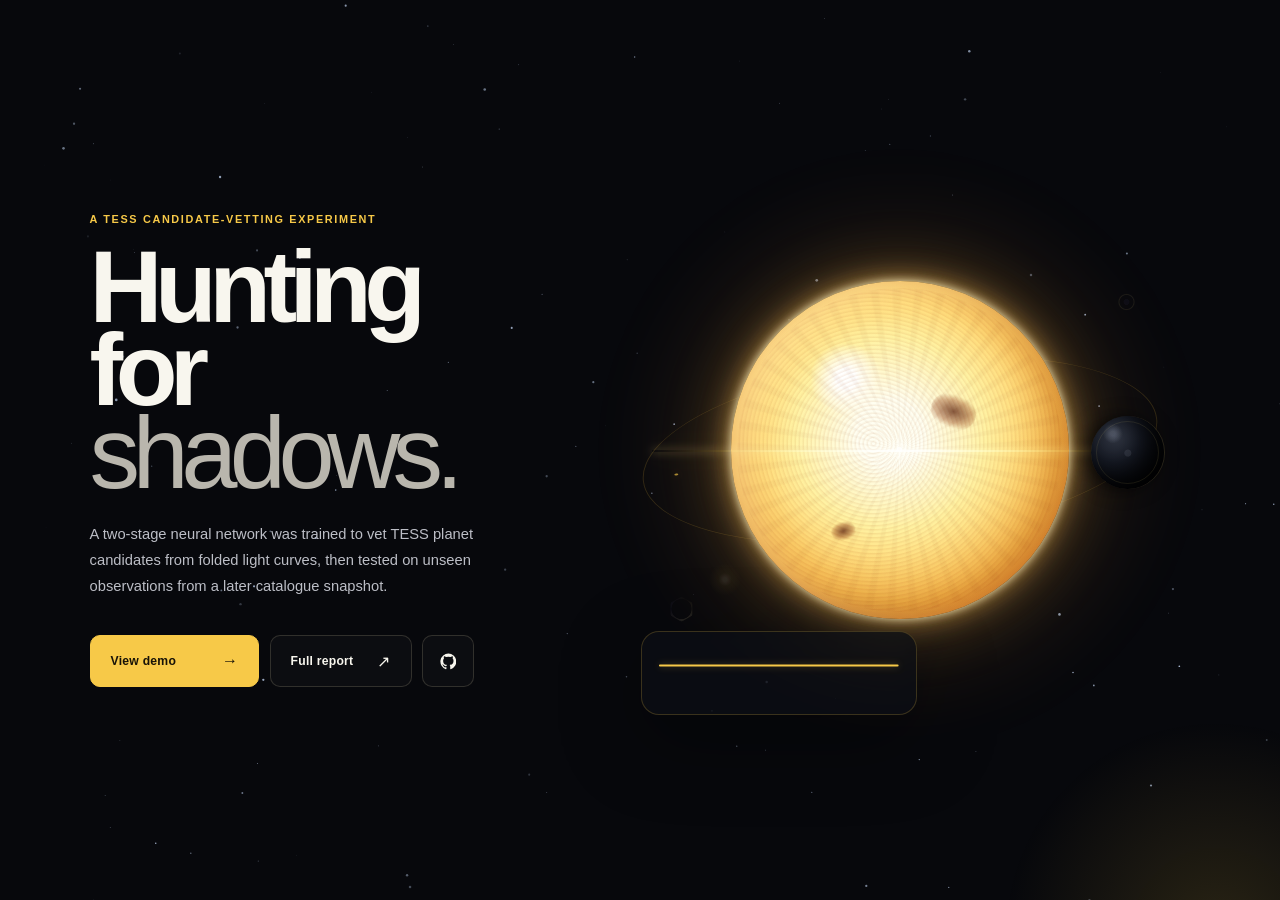
==== commit 54242cac: "Further visual polish" ====
--- a/public/index.html
+++ b/public/index.html
@@ -4,7 +4,7 @@
     <meta charset="UTF-8" />
     <meta name="viewport" content="width=device-width, initial-scale=1.0" />
     <meta name="description" content="Transit Hunter: an interactive TESS candidate-vetting experiment." />
-    <meta name="theme-color" content="#050814" />
+    <meta name="theme-color" content="#07080c" />
     <title>Transit Hunter | TESS candidate vetting</title>
     <link rel="stylesheet" href="./styles.css" />
   </head>
@@ -13,47 +13,109 @@
 
     <main class="experience">
       <section class="screen home-screen is-active" id="home-screen" aria-labelledby="home-title">
-        <div class="home-copy">
-          <h1 id="home-title">Hunting for<br /><span>shadows.</span></h1>
-          <p class="home-description">
-            A two-stage neural network was trained to vet TESS planet candidates from folded light curves, then tested on unseen observations from a later catalogue snapshot.
-          </p>
+        <div class="home-hero">
+          <div class="home-copy">
+            <p class="eyebrow">A TESS candidate-vetting experiment</p>
+            <h1 id="home-title">Hunting for<br /><span>shadows.</span></h1>
+            <p class="home-description">
+              A two-stage neural network was trained to vet TESS planet candidates from folded light curves, then tested on unseen observations from a later catalogue snapshot.
+            </p>
 
-          <div class="home-actions" aria-label="Project links">
-            <button class="action-button primary-action" id="view-demo" type="button">
-              <span>View demo</span>
-              <span class="button-icon" aria-hidden="true">&#8594;</span>
-            </button>
-            <a class="action-button" href="https://github.com/aidan-elliot/transit-hunter/blob/main/reports/results_summary.md" target="_blank" rel="noreferrer">
-              <span>Full report</span>
-              <span class="button-icon external-icon" aria-hidden="true">&#8599;</span>
-            </a>
-            <a class="action-button icon-action" href="https://github.com/aidan-elliot/transit-hunter" target="_blank" rel="noreferrer" aria-label="Open the GitHub repository">
-              <svg viewBox="0 0 24 24" aria-hidden="true"><path d="M12 .7a11.5 11.5 0 0 0-3.6 22.4c.6.1.8-.3.8-.6v-2.2c-3.4.7-4.1-1.4-4.1-1.4-.5-1.4-1.3-1.8-1.3-1.8-1.1-.7.1-.7.1-.7 1.2.1 1.8 1.2 1.8 1.2 1.1 1.8 2.8 1.3 3.5 1 .1-.8.4-1.3.8-1.6-2.7-.3-5.5-1.3-5.5-6a4.7 4.7 0 0 1 1.2-3.2 4.4 4.4 0 0 1 .1-3.2s1-.3 3.2 1.2a11 11 0 0 1 5.9 0C17.1 4.3 18 4.6 18 4.6a4.4 4.4 0 0 1 .1 3.2 4.7 4.7 0 0 1 1.2 3.2c0 4.7-2.8 5.7-5.5 6 .4.4.8 1.1.8 2.2v3.3c0 .3.2.7.8.6A11.5 11.5 0 0 0 12 .7Z"/></svg>
-            </a>
+            <div class="home-actions" aria-label="Project links">
+              <button class="action-button primary-action" id="view-demo" type="button">
+                <span>View demo</span>
+                <span class="button-icon" aria-hidden="true">&#8594;</span>
+              </button>
+              <a class="action-button" href="https://github.com/aidan-elliot/transit-hunter/blob/main/reports/results_summary.md" target="_blank" rel="noreferrer">
+                <span>Full report</span>
+                <span class="button-icon external-icon" aria-hidden="true">&#8599;</span>
+              </a>
+              <a class="action-button icon-action" href="https://github.com/aidan-elliot/transit-hunter" target="_blank" rel="noreferrer" aria-label="Open the GitHub repository">
+                <svg viewBox="0 0 24 24" aria-hidden="true"><path d="M12 .7a11.5 11.5 0 0 0-3.6 22.4c.6.1.8-.3.8-.6v-2.2c-3.4.7-4.1-1.4-4.1-1.4-.5-1.4-1.3-1.8-1.3-1.8-1.1-.7.1-.7.1-.7 1.2.1 1.8 1.2 1.8 1.2 1.1 1.8 2.8 1.3 3.5 1 .1-.8.4-1.3.8-1.6-2.7-.3-5.5-1.3-5.5-6a4.7 4.7 0 0 1 1.2-3.2 4.4 4.4 0 0 1 .1-3.2s1-.3 3.2 1.2a11 11 0 0 1 5.9 0C17.1 4.3 18 4.6 18 4.6a4.4 4.4 0 0 1 .1 3.2 4.7 4.7 0 0 1 1.2 3.2c0 4.7-2.8 5.7-5.5 6 .4.4.8 1.1.8 2.2v3.3c0 .3.2.7.8.6A11.5 11.5 0 0 0 12 .7Z"/></svg>
+              </a>
+            </div>
+          </div>
+
+          <div class="hero-visual" aria-label="Animated illustration of a planet orbiting and transiting a luminous star">
+            <div class="orbit-guide" aria-hidden="true"></div>
+            <div class="stellar-light" aria-hidden="true">
+              <div class="stellar-corona"></div>
+              <div class="star">
+                <span class="star-surface"></span>
+                <span class="starspot spot-one"></span>
+                <span class="starspot spot-two"></span>
+              </div>
+            </div>
+            <div class="lens-flare" aria-hidden="true">
+              <span class="lens-core"></span>
+              <span class="lens-streak"></span>
+              <span class="lens-glint"></span>
+              <span class="lens-ghost ghost-near"></span>
+              <span class="lens-ghost ghost-mid"></span>
+              <span class="lens-ghost ghost-far"></span>
+            </div>
+            <div class="planet" aria-hidden="true"><span></span></div>
+            <div class="signal-card" aria-label="Simplified relative brightness curve synchronized with the transit">
+              <svg class="flux-curve" viewBox="0 0 360 96" role="img" aria-labelledby="flux-title">
+                <title id="flux-title">Relative starlight dips as the planet passes in front of the star</title>
+                <path class="flux-baseline" d="M10 35 H350" />
+                <path class="flux-line" d="M10 35 C75 35 112 35 140 35 C160 35 166 35 180 35 C194 35 200 35 220 35 C248 35 285 35 350 35">
+                  <animate
+                    attributeName="d"
+                    dur="20s"
+                    repeatCount="indefinite"
+                    keyTimes="0;.38;.48;.6;.72;.82;1"
+                    values="M10 35 C75 35 112 35 140 35 C160 35 166 35 180 35 C194 35 200 35 220 35 C248 35 285 35 350 35;
+                            M10 35 C75 35 112 35 140 35 C160 35 166 35 180 35 C194 35 200 35 220 35 C248 35 285 35 350 35;
+                            M10 35 C75 35 112 35 140 35 C158 35 165 48 180 48 C195 48 202 35 220 35 C248 35 285 35 350 35;
+                            M10 35 C75 35 112 35 140 35 C158 35 165 68 180 68 C195 68 202 35 220 35 C248 35 285 35 350 35;
+                            M10 35 C75 35 112 35 140 35 C158 35 165 48 180 48 C195 48 202 35 220 35 C248 35 285 35 350 35;
+                            M10 35 C75 35 112 35 140 35 C160 35 166 35 180 35 C194 35 200 35 220 35 C248 35 285 35 350 35;
+                            M10 35 C75 35 112 35 140 35 C160 35 166 35 180 35 C194 35 200 35 220 35 C248 35 285 35 350 35" />
+                </path>
+              </svg>
+            </div>
           </div>
         </div>
 
-        <div class="hero-visual" aria-label="Animated illustration of a dark planet transiting a luminous star">
-          <div class="stellar-light" aria-hidden="true">
-            <div class="stellar-rays"></div>
-            <div class="stellar-corona"></div>
-            <div class="star">
-              <span class="star-surface"></span>
-              <span class="solar-flare flare-one"></span>
-              <span class="solar-flare flare-two"></span>
+        <div class="project-section" aria-labelledby="project-title">
+          <div class="project-intro">
+            <p class="eyebrow">Inside the experiment</p>
+            <h2 id="project-title">A stricter second look at possible planets.</h2>
+            <p>The project asks whether shape alone is enough, or whether a second stage of physical diagnostics can reject more convincing false alarms.</p>
+          </div>
+
+          <div class="project-grid">
+            <article class="project-card goal-card">
+              <span class="card-label">Goal</span>
+              <h3>Improve candidate triage without pretending to discover planets.</h3>
+              <p>Test whether a diagnostic second stage can reduce accepted false positives on observations from a newer TESS catalogue snapshot.</p>
+            </article>
+            <article class="project-card method-card">
+              <span class="card-label">Method</span>
+              <h3>Shape first. Diagnostics second.</h3>
+              <p>A two-view CNN reads global and transit-window light curves. Stage 2 adds period, depth, duration, BLS strength, odd/even differences and secondary-eclipse evidence.</p>
+            </article>
+            <article class="project-card results-card">
+              <span class="card-label">Held-out result</span>
+              <div class="result-number"><strong>17</strong><span>fewer accepted<br />false positives</span></div>
+              <p>False-positive rate fell from <strong>0.604 to 0.486</strong>. Recall also fell from <strong>0.851 to 0.716</strong>, so the improvement comes with a real temporal-generalisation trade-off.</p>
+            </article>
+          </div>
+
+          <div class="glossary" aria-labelledby="glossary-title">
+            <div class="glossary-heading">
+              <span class="card-label">Plain-language guide</span>
+              <h3 id="glossary-title">Small glossary</h3>
             </div>
-          </div>
-          <div class="planet" aria-hidden="true"><span></span></div>
-          <div class="signal-card">
-            <div class="signal-heading">
-              <span>Held-out TESS signal</span>
-              <span id="hero-toi">Loading sample</span>
-            </div>
-            <div class="signal-image-wrap">
-              <img id="hero-curve" src="./assets/error_gallery.png" alt="A real folded TESS light curve from the experiment" />
-              <span class="scan-line" aria-hidden="true"></span>
-            </div>
+            <dl class="glossary-list">
+              <div><dt>Transit</dt><dd>A small, temporary dimming when a planet crosses in front of its star.</dd></div>
+              <div><dt>Light curve</dt><dd>A record of how a star's measured brightness changes over time.</dd></div>
+              <div><dt>False positive</dt><dd>A signal that resembles a planet transit but has another cause.</dd></div>
+              <div><dt>TOI</dt><dd>A TESS Object of Interest: a signal selected for closer investigation.</dd></div>
+              <div><dt>BLS</dt><dd>Box Least Squares, a search for regularly repeating, transit-shaped dips.</dd></div>
+              <div><dt>Recall</dt><dd>The share of catalogue planets the model successfully keeps.</dd></div>
+            </dl>
           </div>
         </div>
       </section>
--- a/public/styles.css
+++ b/public/styles.css
@@ -1,16 +1,21 @@
 :root {
-  --space: #050814;
-  --space-soft: #0a1022;
-  --panel: rgba(10, 16, 34, 0.78);
-  --panel-solid: #0d1429;
-  --white: #f4f7ff;
-  --muted: #9aa7c0;
-  --line: rgba(181, 198, 229, 0.17);
-  --cyan: #6de7ff;
-  --cyan-soft: rgba(109, 231, 255, 0.14);
+  --space: #07080c;
+  --space-soft: #0f1219;
+  --panel: rgba(15, 18, 25, 0.82);
+  --panel-solid: #121620;
+  --white: #f8f6ee;
+  --muted: #a4a7b2;
+  --line: rgba(238, 226, 187, 0.16);
+  --gold: #f7c948;
+  --gold-strong: #ffb627;
+  --gold-soft: rgba(247, 201, 72, 0.13);
+  --starlight: #fff3bd;
   --violet: #8e7dff;
   --green: #5ce1a1;
   --red: #ff7b78;
+  --radius-control: 10px;
+  --radius-card: 18px;
+  --radius-feature: 28px;
   --sans: Inter, "Segoe UI", Helvetica, Arial, sans-serif;
 }
 
@@ -27,6 +32,7 @@
 button { border: 0; }
 a { text-decoration: none; }
 h1, h2, h3, p, figure { margin: 0; }
+:focus-visible { outline: 2px solid var(--gold); outline-offset: 3px; }
 
 #starfield {
   height: 100%;
@@ -48,14 +54,27 @@
 }
 .screen.is-active { opacity: 1; pointer-events: auto; transform: none; visibility: visible; }
 
-.home-screen {
+.home-screen { overflow-x: hidden; overflow-y: auto; overscroll-behavior-y: contain; scrollbar-color: rgba(247,201,72,.45) transparent; scrollbar-width: thin; }
+.home-screen::-webkit-scrollbar { width: 8px; }
+.home-screen::-webkit-scrollbar-track { background: transparent; }
+.home-screen::-webkit-scrollbar-thumb { background: rgba(247,201,72,.4); border-radius: 999px; }
+.home-hero {
   align-items: center;
   display: grid;
   gap: clamp(2rem, 7vw, 8rem);
   grid-template-columns: minmax(20rem, .85fr) minmax(25rem, 1.15fr);
+  min-height: 100%;
   padding: clamp(2rem, 5.5vw, 6rem) clamp(1.5rem, 7vw, 8rem);
 }
 .home-copy { position: relative; z-index: 3; }
+.eyebrow, .card-label {
+  color: var(--gold);
+  font-size: .68rem;
+  font-weight: 800;
+  letter-spacing: .15em;
+  text-transform: uppercase;
+}
+.home-copy .eyebrow { margin-bottom: 1.35rem; }
 h1 {
   font-size: clamp(4.25rem, 7.9vw, 8.5rem);
   font-weight: 600;
@@ -63,9 +82,9 @@
   line-height: .82;
   margin: 0 0 clamp(1.5rem, 3vh, 2.25rem);
 }
-h1 span { color: #aeb8ca; font-weight: 300; }
+h1 span { color: #b9b6ad; font-weight: 300; }
 .home-description {
-  color: #b5c0d5;
+  color: #bcbec6;
   font-size: clamp(.92rem, 1.15vw, 1.08rem);
   line-height: 1.75;
   max-width: 37rem;
@@ -75,7 +94,7 @@
   align-items: center;
   background: rgba(255,255,255,.025);
   border: 1px solid var(--line);
-  border-radius: 7px;
+  border-radius: var(--radius-control);
   cursor: pointer;
   display: flex;
   font-size: .76rem;
@@ -87,9 +106,9 @@
   padding: 0 1.25rem;
   transition: background .25s ease, border-color .25s ease, color .25s ease, transform .25s ease;
 }
-.action-button:hover, .action-button:focus-visible { border-color: rgba(109,231,255,.65); transform: translateY(-2px); }
-.primary-action { background: var(--white); border-color: var(--white); color: #071020; min-width: 10.6rem; }
-.primary-action:hover, .primary-action:focus-visible { background: var(--cyan); border-color: var(--cyan); }
+.action-button:hover, .action-button:focus-visible { border-color: rgba(247,201,72,.7); transform: translateY(-2px); }
+.primary-action { background: var(--gold); border-color: var(--gold); color: #171207; min-width: 10.6rem; }
+.primary-action:hover, .primary-action:focus-visible { background: var(--starlight); border-color: var(--starlight); }
 .button-icon { display: inline-block; font-size: 1rem; font-weight: 400; transition: transform .35s cubic-bezier(.2,.8,.2,1); }
 .primary-action:hover .button-icon, .primary-action:focus-visible .button-icon { transform: translateX(5px); }
 .action-button:hover .external-icon, .action-button:focus-visible .external-icon { transform: translate(3px,-3px); }
@@ -98,43 +117,53 @@
 .icon-action:hover svg, .icon-action:focus-visible svg { transform: rotate(-9deg) scale(1.12); }
 
 .hero-visual { aspect-ratio: 1 / 1; justify-self: center; max-height: min(78vh, 760px); position: relative; width: min(44vw, 760px); }
-.stellar-light { inset: 20%; position: absolute; }
-.stellar-rays {
-  animation: rotate-rays 80s linear infinite;
-  background: repeating-conic-gradient(from 8deg, rgba(255,214,126,.16) 0deg, transparent .8deg, transparent 7deg, rgba(255,245,207,.08) 7.5deg, transparent 8.4deg, transparent 15deg);
-  border-radius: 50%;
-  inset: -95%;
-  -webkit-mask: radial-gradient(circle, transparent 0 25%, #000 34%, rgba(0,0,0,.4) 52%, transparent 72%);
-  mask: radial-gradient(circle, transparent 0 25%, #000 34%, rgba(0,0,0,.4) 52%, transparent 72%);
-  opacity: .75;
-  position: absolute;
-}
+.orbit-guide {
+  border: 1px solid rgba(247, 201, 72, .16);
+  border-radius: 50%;
+  height: 66%;
+  left: 4%;
+  position: absolute;
+  top: 17%;
+  transform: rotate(-7deg) scaleY(.48);
+  width: 92%;
+}
+.orbit-guide::before {
+  background: var(--gold);
+  border-radius: 50%;
+  box-shadow: 0 0 14px rgba(247, 201, 72, .75);
+  content: "";
+  height: 4px;
+  left: 6%;
+  opacity: .65;
+  position: absolute;
+  top: 48%;
+  width: 4px;
+}
+.stellar-light { animation: observed-flux 20s linear infinite; inset: 20%; position: absolute; z-index: 1; }
 .stellar-corona {
-  animation: corona-breathe 4.8s ease-in-out infinite;
-  background: radial-gradient(circle, rgba(255,255,239,.38) 0 24%, rgba(255,205,102,.2) 34%, rgba(255,151,57,.08) 50%, transparent 70%);
-  border-radius: 50%;
-  filter: blur(13px);
-  inset: -48%;
+  animation: corona-breathe 7.5s ease-in-out infinite;
+  background: radial-gradient(circle, rgba(255,255,239,.28) 0 27%, rgba(255,211,108,.11) 42%, rgba(255,151,57,.035) 58%, transparent 72%);
+  border-radius: 50%;
+  filter: blur(18px);
+  inset: -35%;
   position: absolute;
 }
 .star {
-  animation: star-breathe 4.2s ease-in-out infinite;
+  animation: star-breathe 5.8s ease-in-out infinite;
   background:
-    radial-gradient(circle at 38% 31%, rgba(255,255,255,.98) 0 4%, transparent 13%),
-    radial-gradient(circle at 51% 47%, #fffef1 0 18%, #fff4b0 42%, #ffc65b 69%, #ef8d2d 88%, #a84416 100%);
-  border-radius: 50%;
-  box-shadow: 0 0 18px #fff7c7, 0 0 46px rgba(255,194,77,.85), 0 0 105px rgba(255,132,35,.5), 0 0 180px rgba(255,115,33,.18);
+    radial-gradient(circle at 34% 29%, rgba(255,255,255,.98) 0 3%, transparent 11%),
+    radial-gradient(circle at 47% 45%, #fffef1 0 13%, #fff2a3 37%, #ffc44f 66%, #ee8725 87%, #8f2f10 100%);
+  border-radius: 50%;
+  box-shadow: 0 0 10px rgba(255,248,207,.86), 0 0 30px rgba(255,194,77,.62), 0 0 72px rgba(255,132,35,.24);
   inset: 0;
   overflow: visible;
   position: absolute;
 }
 .star::before {
-  animation: surface-drift 17s linear infinite;
+  animation: surface-drift 24s linear infinite;
   background:
-    radial-gradient(circle at 22% 34%, rgba(184,71,16,.24) 0 1.2%, transparent 3.4%),
-    radial-gradient(circle at 69% 58%, rgba(160,58,8,.22) 0 1.8%, transparent 4.8%),
-    radial-gradient(circle at 46% 73%, rgba(255,255,227,.3) 0 2%, transparent 5%),
-    repeating-radial-gradient(circle at 42% 48%, rgba(255,255,255,.14) 0 1px, rgba(173,74,10,.09) 2px, transparent 4px);
+    repeating-radial-gradient(circle at 42% 48%, rgba(255,255,255,.16) 0 1px, rgba(173,74,10,.11) 2px, transparent 4px),
+    repeating-conic-gradient(from 12deg, rgba(255,255,230,.07) 0 1deg, rgba(119,37,8,.05) 2deg 4deg, transparent 5deg 8deg);
   border-radius: 50%;
   content: "";
   inset: 2%;
@@ -143,44 +172,239 @@
   position: absolute;
 }
 .star::after {
-  background: radial-gradient(circle, transparent 54%, rgba(151,53,12,.18) 78%, rgba(65,18,5,.45) 100%);
+  background: radial-gradient(circle at 46% 43%, transparent 47%, rgba(151,53,12,.17) 76%, rgba(65,18,5,.48) 100%);
   border-radius: 50%;
   content: "";
   inset: 0;
   position: absolute;
 }
-.star-surface { border-radius: 50%; box-shadow: inset 16px 7px 22px rgba(255,255,255,.21), inset -11px -8px 24px rgba(123,36,5,.24); inset: 0; position: absolute; }
-.solar-flare { border: 3px solid rgba(255,176,63,.72); border-bottom-color: transparent; border-radius: 50%; filter: drop-shadow(0 0 7px #ffae42); height: 28%; position: absolute; width: 19%; z-index: -1; }
-.flare-one { animation: flare-dance 3.8s ease-in-out infinite; right: -9%; top: 16%; transform: rotate(54deg); }
-.flare-two { animation: flare-dance 5.3s ease-in-out -1.2s infinite reverse; bottom: 7%; left: -8%; transform: rotate(-124deg) scale(.72); }
+.star-surface { border-radius: 50%; box-shadow: inset 18px 9px 25px rgba(255,255,255,.22), inset -14px -10px 28px rgba(123,36,5,.26); inset: 0; position: absolute; }
+.starspot {
+  background: radial-gradient(circle, rgba(83, 22, 7, .72), rgba(130, 39, 8, .35) 48%, transparent 72%);
+  border-radius: 50%;
+  filter: blur(.4px);
+  position: absolute;
+  z-index: 2;
+}
+.spot-one { height: 11%; left: 62%; top: 33%; transform: rotate(21deg) scaleX(1.7); width: 8%; }
+.spot-two { bottom: 23%; height: 6%; left: 31%; transform: rotate(-12deg) scaleX(1.45); width: 5%; }
+.lens-flare {
+  animation: lens-response 20s linear infinite;
+  inset: 0;
+  mix-blend-mode: screen;
+  pointer-events: none;
+  position: absolute;
+  transform-origin: 50% 50%;
+  z-index: 2;
+}
+.lens-core {
+  background: radial-gradient(circle, rgba(255,255,246,.42) 0 1.5%, rgba(255,236,161,.16) 6%, rgba(247,201,72,.055) 20%, transparent 57%);
+  border-radius: 50%;
+  filter: blur(2px);
+  height: 44%;
+  left: 28%;
+  position: absolute;
+  top: 28%;
+  width: 44%;
+}
+.lens-streak {
+  animation: lens-streak-response 20s linear infinite;
+  background: linear-gradient(90deg, transparent 0%, rgba(247,201,72,.16) 14%, rgba(255,220,116,.78) 38%, rgba(255,255,246,.96) 49.5%, rgba(255,255,246,.96) 50.5%, rgba(255,220,116,.78) 62%, rgba(247,201,72,.16) 86%, transparent 100%);
+  box-shadow: 0 0 9px rgba(255,224,132,.5), 0 0 24px rgba(247,201,72,.2);
+  height: 1.5px;
+  left: 6%;
+  position: absolute;
+  top: 50%;
+  width: 88%;
+}
+.lens-streak::before,
+.lens-streak::after {
+  content: "";
+  left: 0;
+  position: absolute;
+  width: 100%;
+}
+.lens-streak::before {
+  background: linear-gradient(90deg, transparent 12%, rgba(255,211,95,.08) 38%, rgba(255,244,203,.28) 50%, rgba(255,211,95,.08) 62%, transparent 88%);
+  filter: blur(4px);
+  height: 13px;
+  top: -6px;
+}
+.lens-streak::after {
+  background: linear-gradient(90deg, transparent 22%, rgba(142,125,255,.055) 45%, rgba(255,239,178,.16) 50%, rgba(142,125,255,.055) 55%, transparent 78%);
+  filter: blur(.4px);
+  height: 1px;
+  top: -1.5px;
+}
+.lens-glint {
+  animation: lens-glint-response 20s linear infinite;
+  background: radial-gradient(circle, rgba(255,255,248,.8) 0 2px, rgba(255,233,153,.16) 3px, transparent 12px);
+  height: 19%;
+  left: 40.5%;
+  position: absolute;
+  top: 40.5%;
+  width: 19%;
+}
+.lens-glint::before,
+.lens-glint::after {
+  background: linear-gradient(90deg, transparent, rgba(255,245,210,.5), transparent);
+  content: "";
+  left: 0;
+  position: absolute;
+  top: calc(50% - .5px);
+}
+.lens-glint::before { height: 1px; width: 100%; }
+.lens-glint::after { height: 1px; transform: rotate(90deg) scaleX(.48); width: 100%; }
+.lens-ghost {
+  animation: lens-ghost-response 20s linear infinite;
+  aspect-ratio: 1;
+  border-radius: 50%;
+  position: absolute;
+}
+.ghost-near {
+  background: radial-gradient(circle, rgba(255,239,181,.095) 0 8%, rgba(247,201,72,.035) 28%, transparent 68%);
+  left: 16%;
+  top: 70%;
+  width: 6%;
+}
+.ghost-mid {
+  background: conic-gradient(from 30deg, rgba(247,201,72,.02), rgba(255,239,176,.12), rgba(142,125,255,.045), rgba(247,201,72,.02));
+  clip-path: polygon(50% 0, 93% 25%, 93% 75%, 50% 100%, 7% 75%, 7% 25%);
+  left: 9%;
+  -webkit-mask: radial-gradient(circle, transparent 0 54%, #000 58% 67%, transparent 71%);
+  mask: radial-gradient(circle, transparent 0 54%, #000 58% 67%, transparent 71%);
+  top: 76%;
+  width: 4.5%;
+}
+.ghost-far {
+  background: radial-gradient(circle, rgba(142,125,255,.035) 0 20%, transparent 23% 48%, rgba(255,226,134,.08) 54%, transparent 62%);
+  right: 8%;
+  top: 22%;
+  width: 3.5%;
+}
 .planet {
-  animation: transit 8s cubic-bezier(.45,.05,.55,.95) infinite;
-  background: radial-gradient(circle at 30% 25%, #252c3d 0, #0d111c 38%, #02030a 76%);
-  border-radius: 50%;
-  box-shadow: inset -14px -10px 24px rgba(0,0,0,.78), -7px 0 18px rgba(0,0,0,.8);
-  height: 15%;
-  left: 5%;
-  position: absolute;
-  top: 42%;
-  width: 15%;
+  animation: orbit 20s linear infinite;
+  background:
+    radial-gradient(circle at 30% 24%, rgba(115, 123, 141, .45) 0 3%, transparent 13%),
+    radial-gradient(circle at 33% 29%, #303541 0, #151923 36%, #06070b 75%);
+  border-radius: 50%;
+  box-shadow: inset -15px -12px 25px rgba(0,0,0,.82), -5px 1px 18px rgba(0,0,0,.72), 1px 0 0 rgba(255,225,130,.16);
+  height: 13%;
+  left: 84%;
+  position: absolute;
+  top: 44%;
+  width: 13%;
   z-index: 2;
 }
-.planet span { border: 1px solid rgba(132,148,181,.08); border-radius: 50%; inset: 9%; position: absolute; }
+.planet::before {
+  background: radial-gradient(ellipse at center, rgba(119,125,142,.24) 0 7%, transparent 9%);
+  border-radius: 50%;
+  content: "";
+  inset: 8%;
+  opacity: .75;
+  position: absolute;
+  transform: rotate(28deg);
+}
+.planet span { border: 1px solid rgba(255,225,130,.09); border-radius: 50%; inset: 7%; position: absolute; }
+.planet span::after {
+  animation: planet-lens-rim 20s linear infinite;
+  background: linear-gradient(90deg, transparent 34%, rgba(255,242,198,.06) 72%, rgba(255,248,217,.72) 100%);
+  border-radius: 50%;
+  content: "";
+  filter: blur(.6px);
+  inset: -5%;
+  opacity: 0;
+  position: absolute;
+}
 .signal-card {
-  background: rgba(6,11,25,.94);
-  border: 1px solid rgba(172,192,225,.18);
-  bottom: 5%;
+  backdrop-filter: blur(14px);
+  background: rgba(12, 14, 20, .82);
+  border: 1px solid rgba(247, 201, 72, .2);
+  border-radius: var(--radius-card);
+  bottom: 3%;
   box-shadow: 0 24px 80px rgba(0,0,0,.38);
-  left: 0;
-  padding: .85rem;
-  position: absolute;
-  width: 56%;
+  left: 4%;
+  overflow: hidden;
+  padding: .55rem .7rem .35rem;
+  position: absolute;
+  width: 49%;
   z-index: 4;
 }
-.signal-heading { align-items: center; color: var(--muted); display: flex; font-size: .61rem; font-weight: 600; justify-content: space-between; margin-bottom: .65rem; }
-.signal-image-wrap { aspect-ratio: 2.6 / 1; background: #f7f9fc; overflow: hidden; position: relative; }
-.signal-image-wrap img { display: block; height: 100%; object-fit: cover; width: 100%; }
-.scan-line { animation: scan 4s linear infinite; background: linear-gradient(90deg, transparent, rgba(109,231,255,.7), transparent); bottom: 0; position: absolute; top: 0; width: 18%; }
+.flux-curve { display: block; overflow: visible; width: 100%; }
+.flux-baseline { fill: none; opacity: .1; stroke: var(--white); stroke-width: 1; }
+.flux-line { fill: none; filter: drop-shadow(0 0 5px rgba(247,201,72,.35)); stroke: var(--gold); stroke-linecap: round; stroke-width: 3; }
+
+.project-section {
+  background: linear-gradient(180deg, rgba(7,8,12,.72), rgba(7,8,12,.96) 18%, #090b10);
+  border-top: 1px solid var(--line);
+  padding: clamp(5rem, 10vw, 9rem) clamp(1.5rem, 7vw, 8rem) clamp(5rem, 9vw, 8rem);
+  position: relative;
+}
+.project-section::before {
+  background: radial-gradient(circle, rgba(247,201,72,.14), transparent 67%);
+  content: "";
+  height: 28rem;
+  pointer-events: none;
+  position: absolute;
+  right: -10rem;
+  top: -12rem;
+  width: 28rem;
+}
+.project-intro { display: grid; gap: 1.2rem; grid-template-columns: minmax(12rem,.45fr) minmax(20rem,1fr); margin-bottom: clamp(3rem,6vw,5rem); }
+.project-intro .eyebrow { padding-top: .7rem; }
+.project-intro h2 {
+  font-size: clamp(2.7rem, 5vw, 5.7rem);
+  font-weight: 550;
+  grid-column: 2;
+  letter-spacing: -.06em;
+  line-height: .92;
+  max-width: 13ch;
+}
+.project-intro > p:last-child { color: var(--muted); font-size: .9rem; grid-column: 2; line-height: 1.75; max-width: 38rem; }
+.project-grid { display: grid; gap: 1rem; grid-template-columns: repeat(12, 1fr); }
+.project-card {
+  background: linear-gradient(145deg, rgba(255,255,255,.035), rgba(255,255,255,.012));
+  border: 1px solid var(--line);
+  border-radius: var(--radius-feature);
+  min-height: 20rem;
+  overflow: hidden;
+  padding: clamp(1.5rem, 3vw, 2.4rem);
+  position: relative;
+}
+.project-card::after {
+  border: 1px solid rgba(247,201,72,.13);
+  border-radius: 50%;
+  content: "";
+  height: 12rem;
+  position: absolute;
+  right: -7rem;
+  top: -7rem;
+  width: 12rem;
+}
+.project-card h3 { font-size: clamp(1.4rem,2.1vw,2.05rem); font-weight: 550; letter-spacing: -.04em; line-height: 1.08; margin: auto 0 1.2rem; max-width: 16ch; }
+.project-card > p { color: var(--muted); font-size: .82rem; line-height: 1.7; max-width: 35rem; }
+.project-card > p strong { color: var(--white); font-weight: 650; }
+.goal-card { display: flex; flex-direction: column; grid-column: span 4; }
+.method-card { display: flex; flex-direction: column; grid-column: span 4; }
+.results-card { background: linear-gradient(145deg, rgba(247,201,72,.12), rgba(255,255,255,.02)); display: flex; flex-direction: column; grid-column: span 4; }
+.result-number { align-items: center; display: flex; gap: 1rem; margin: auto 0 1.4rem; }
+.result-number strong { color: var(--gold); font-size: clamp(4rem,7vw,7rem); font-weight: 350; letter-spacing: -.08em; line-height: .75; }
+.result-number span { color: var(--white); font-size: .7rem; font-weight: 750; letter-spacing: .04em; line-height: 1.35; text-transform: uppercase; }
+.glossary {
+  border: 1px solid var(--line);
+  border-radius: var(--radius-feature);
+  display: grid;
+  gap: clamp(2rem,4vw,5rem);
+  grid-template-columns: minmax(12rem,.34fr) minmax(25rem,1fr);
+  margin-top: 1rem;
+  padding: clamp(1.5rem,3vw,2.4rem);
+}
+.glossary-heading h3 { font-size: clamp(1.7rem,3vw,2.7rem); font-weight: 550; letter-spacing: -.045em; margin-top: 1rem; }
+.glossary-list { display: grid; gap: 0; grid-template-columns: repeat(2, minmax(0,1fr)); margin: 0; }
+.glossary-list div { border-top: 1px solid var(--line); padding: 1.2rem 1rem 1.2rem 0; }
+.glossary-list div:nth-child(even) { padding-left: 1rem; }
+.glossary-list dt { color: var(--white); font-size: .79rem; font-weight: 750; margin-bottom: .4rem; }
+.glossary-list dd { color: var(--muted); font-size: .72rem; line-height: 1.55; margin: 0; }
 
 .demo-screen { padding: clamp(1.25rem, 3vw, 2.5rem) clamp(1.25rem, 4.5vw, 5rem); }
 .demo-topline { align-items: center; display: flex; height: 2.25rem; justify-content: space-between; }
@@ -197,7 +421,7 @@
   padding: .5rem 0;
   transition: color .2s ease, transform .2s ease;
 }
-.back-button:hover, .back-button:focus-visible { color: var(--cyan); transform: translateX(-3px); }
+.back-button:hover, .back-button:focus-visible { color: var(--gold); transform: translateX(-3px); }
 .case-progress { align-items: center; color: var(--muted); display: flex; font-size: .64rem; font-weight: 600; gap: 1rem; }
 .case-progress span:last-child { border-left: 1px solid var(--line); padding-left: 1rem; }
 .demo-layout {
@@ -212,6 +436,7 @@
 .case-workspace {
   background: rgba(8,13,28,.94);
   border: 1px solid var(--line);
+  border-radius: var(--radius-feature);
   box-shadow: 0 30px 90px rgba(0,0,0,.35);
   max-height: calc(100svh - 7rem);
   overflow: hidden;
@@ -225,7 +450,7 @@
 .curves { display: grid; gap: 1rem; grid-template-columns: repeat(2, minmax(0, 1fr)); margin-top: 1rem; }
 .curve-panel figcaption { display: flex; font-size: .65rem; font-weight: 700; justify-content: space-between; margin-bottom: .45rem; }
 .curve-panel figcaption span:last-child { color: var(--muted); font-size: .57rem; font-weight: 500; }
-.curve-frame { aspect-ratio: 2.75 / 1; background: #f7f9fc; border: 1px solid rgba(255,255,255,.1); overflow: hidden; position: relative; }
+.curve-frame { aspect-ratio: 2.75 / 1; background: #f7f9fc; border: 1px solid rgba(255,255,255,.1); border-radius: var(--radius-card); overflow: hidden; position: relative; }
 .curve-frame img { display: block; height: 100%; object-fit: fill; position: absolute; width: 100%; }
 .decision-stage { align-items: center; display: flex; gap: 1rem; justify-content: space-between; padding-top: 1rem; }
 .decision-stage > p { color: #cad3e5; font-size: .76rem; font-weight: 600; }
@@ -234,7 +459,7 @@
   align-items: center;
   background: rgba(255,255,255,.025);
   border: 1px solid var(--line);
-  border-radius: 5px;
+  border-radius: var(--radius-control);
   color: #cbd4e5;
   cursor: pointer;
   display: flex;
@@ -245,14 +470,14 @@
   padding: 0 1rem;
   transition: background .2s ease, border-color .2s ease, color .2s ease, transform .2s ease;
 }
-.decision-row button:hover, .decision-row button:focus-visible { border-color: var(--cyan); color: var(--white); transform: translateY(-1px); }
-.decision-row button.selected { background: var(--cyan-soft); border-color: var(--cyan); color: var(--white); }
+.decision-row button:hover, .decision-row button:focus-visible { border-color: var(--gold); color: var(--white); transform: translateY(-1px); }
+.decision-row button.selected { background: var(--gold-soft); border-color: var(--gold); color: var(--white); }
 .decision-row button:disabled { cursor: default; transform: none; }
 .reveal-stage { border-top: 1px solid var(--line); margin-top: 1rem; padding-top: 1rem; }
 .reveal-stage.is-entering { animation: reveal-in .48s cubic-bezier(.2,.75,.2,1) both; }
 .verdict-grid { display: grid; gap: .65rem; grid-template-columns: repeat(2, minmax(0, 1fr)); }
 .verdict-grid.has-catalogue { grid-template-columns: repeat(3, minmax(0, 1fr)); }
-.verdict { background: rgba(255,255,255,.025); border: 1px solid var(--line); min-width: 0; padding: .75rem .85rem; position: relative; }
+.verdict { background: rgba(255,255,255,.025); border: 1px solid var(--line); border-radius: var(--radius-card); min-width: 0; overflow: hidden; padding: .75rem .85rem; position: relative; }
 .verdict p { color: var(--muted); font-size: .58rem; font-weight: 600; margin-bottom: .35rem; }
 .verdict h3 { font-size: clamp(.9rem, 1.25vw, 1.15rem); font-weight: 600; letter-spacing: -.025em; margin-bottom: .2rem; overflow: hidden; text-overflow: ellipsis; white-space: nowrap; }
 .verdict > span { color: var(--muted); display: block; font-size: .56rem; line-height: 1.35; overflow: hidden; text-overflow: ellipsis; white-space: nowrap; }
@@ -262,13 +487,13 @@
 .visitor-verdict.incorrect-guess h3 { color: var(--red); }
 .model-verdict::before { background: var(--violet); content: ""; inset: 0 auto 0 0; position: absolute; width: 2px; }
 .catalogue-verdict { animation: reveal-in .42s ease both; }
-.catalogue-verdict::before { background: var(--cyan); content: ""; inset: 0 auto 0 0; position: absolute; width: 2px; }
+.catalogue-verdict::before { background: var(--gold); content: ""; inset: 0 auto 0 0; position: absolute; width: 2px; }
 .reveal-actions { display: flex; justify-content: flex-end; margin-top: .7rem; }
 .reveal-button, .next-button {
   align-items: center;
-  background: var(--white);
-  border-radius: 5px;
-  color: #071020;
+  background: var(--gold);
+  border-radius: var(--radius-control);
+  color: #171207;
   cursor: pointer;
   display: flex;
   font-size: .62rem;
@@ -278,41 +503,94 @@
   padding: 0 1rem;
   transition: background .2s ease, transform .2s ease;
 }
-.reveal-button:hover, .reveal-button:focus-visible, .next-button:hover, .next-button:focus-visible { background: var(--cyan); transform: translateY(-1px); }
+.reveal-button:hover, .reveal-button:focus-visible, .next-button:hover, .next-button:focus-visible { background: var(--starlight); transform: translateY(-1px); }
 .reveal-button span, .next-button span { display: inline-block; transition: transform .3s cubic-bezier(.2,.8,.2,1); }
 .reveal-button:hover span, .reveal-button:focus-visible span, .next-button:hover span, .next-button:focus-visible span { transform: translateX(4px); }
-.next-button { background: var(--cyan); }
-
-@keyframes transit {
-  0%, 14% { transform: translateX(0) translateY(8px) scale(.9); }
-  48%, 58% { transform: translateX(275%) translateY(-7px) scale(1); }
-  90%, 100% { transform: translateX(550%) translateY(4px) scale(.9); }
-}
+.next-button { background: var(--gold); }
+
+@keyframes orbit {
+  0% { left: 84%; opacity: .62; top: 44%; transform: scale(.72); z-index: 0; }
+  14% { left: 70%; opacity: .68; top: 25%; transform: scale(.74); z-index: 0; }
+  27% { left: 43.5%; opacity: .76; top: 15%; transform: scale(.77); z-index: 0; }
+  38% { left: 9%; opacity: .9; top: 40%; transform: scale(.88); z-index: 2; }
+  48% { left: 22%; opacity: 1; top: 44%; transform: scale(.97); z-index: 3; }
+  60% { left: 43.5%; opacity: 1; top: 47%; transform: scale(1); z-index: 3; }
+  72% { left: 65%; opacity: 1; top: 44%; transform: scale(.97); z-index: 3; }
+  82% { left: 82%; opacity: .92; top: 40%; transform: scale(.88); z-index: 3; }
+  95% { left: 85%; opacity: .72; top: 43%; transform: scale(.76); z-index: 0; }
+  100% { left: 84%; opacity: .62; top: 44%; transform: scale(.72); z-index: 0; }
+}
+@keyframes observed-flux { 0%,38%,82%,100% { opacity: 1; } 60% { opacity: .93; } }
 @keyframes star-breathe { 0%,100% { filter: brightness(.98) saturate(1); } 50% { filter: brightness(1.08) saturate(1.08); } }
-@keyframes corona-breathe { 0%,100% { opacity: .7; transform: scale(.96); } 50% { opacity: 1; transform: scale(1.05); } }
-@keyframes rotate-rays { to { transform: rotate(360deg); } }
+@keyframes corona-breathe { 0%,100% { opacity: .46; transform: scale(.98); } 50% { opacity: .68; transform: scale(1.02); } }
+@keyframes lens-response {
+  0%,34%,86%,100% { opacity: .38; transform: scale(1); }
+  46%,74% { opacity: .78; transform: scale(1.018); }
+  54%,66% { opacity: .34; transform: scale(.995); }
+  59%,61% { opacity: .1; transform: scale(.982); }
+  60% { opacity: .055; transform: scale(.978); }
+}
+@keyframes lens-streak-response {
+  0%,38%,82%,100% { opacity: .38; transform: scaleX(.82); }
+  48%,72% { opacity: 1; transform: scaleX(1.04); }
+  58%,62% { opacity: .14; transform: scaleX(.42); }
+  60% { opacity: .06; transform: scaleX(.28); }
+}
+@keyframes lens-glint-response {
+  0%,38%,82%,100% { filter: blur(.1px); opacity: .42; transform: scale(.78) rotate(0deg); }
+  48% { filter: blur(0); opacity: 1; transform: scale(1.22) rotate(3deg); }
+  58%,62% { filter: blur(.3px); opacity: .13; transform: scale(.48) rotate(7deg); }
+  60% { filter: blur(.5px); opacity: .05; transform: scale(.3) rotate(8deg); }
+  72% { filter: blur(0); opacity: 1; transform: scale(1.22) rotate(12deg); }
+}
+@keyframes lens-ghost-response {
+  0%,38%,82%,100% { opacity: .34; transform: translate(0,0) scale(.96); }
+  48% { opacity: .72; transform: translate(2px,-1px) scale(1.06); }
+  58%,62% { opacity: .1; transform: translate(0,0) scale(.88); }
+  60% { opacity: .04; transform: translate(0,0) scale(.84); }
+  72% { opacity: .72; transform: translate(-2px,1px) scale(1.06); }
+}
+@keyframes planet-lens-rim {
+  0%,40%,82%,100% { opacity: 0; transform: rotate(0deg); }
+  47% { opacity: .92; transform: rotate(0deg); }
+  56% { opacity: .18; transform: rotate(0deg); }
+  60% { opacity: .04; transform: rotate(90deg); }
+  64% { opacity: .18; transform: rotate(180deg); }
+  73% { opacity: .92; transform: rotate(180deg); }
+}
 @keyframes surface-drift { to { transform: rotate(360deg); } }
-@keyframes flare-dance { 0%,100% { filter: drop-shadow(0 0 5px #ffae42); opacity: .45; } 50% { filter: drop-shadow(0 0 12px #ffd375); opacity: 1; } }
-@keyframes scan { from { left: -20%; } to { left: 110%; } }
 @keyframes reveal-in { from { opacity: 0; transform: translateY(8px); } to { opacity: 1; transform: none; } }
 
 @media (max-width: 900px) {
-  .home-screen { gap: 1rem; grid-template-columns: 1fr 1fr; padding: 2rem; }
+  .home-hero { gap: 1rem; grid-template-columns: 1fr 1fr; padding: 2rem; }
   .hero-visual { width: 48vw; }
+  .project-grid { grid-template-columns: repeat(2, minmax(0,1fr)); }
+  .goal-card, .method-card { grid-column: auto; }
+  .results-card { grid-column: 1 / -1; min-height: 17rem; }
   .demo-layout { gap: 1.5rem; grid-template-columns: minmax(13rem,.45fr) minmax(27rem,1.55fr); }
   .decision-stage { align-items: flex-start; flex-direction: column; }
 }
 
 @media (max-width: 700px) {
   html, body { overflow: hidden; }
-  .home-screen { display: block; padding: 3rem 1.4rem 2rem; }
+  .home-hero { display: block; min-height: 100svh; padding: 3rem 1.4rem 2rem; }
   .home-copy { max-width: 34rem; }
   h1 { font-size: clamp(4rem, 20vw, 6.5rem); margin: 0 0 1.5rem; }
   .home-description { line-height: 1.6; max-width: 29rem; }
   .home-actions { flex-wrap: wrap; }
   .primary-action { flex: 1; }
-  .hero-visual { bottom: -8vw; opacity: .53; position: absolute; right: -19vw; width: 76vw; z-index: -1; }
+  .hero-visual { bottom: -4vw; opacity: .58; position: absolute; right: -19vw; width: 76vw; z-index: -1; }
   .signal-card { display: none; }
+  .project-section { padding: 4.5rem 1.4rem; }
+  .project-intro { display: block; }
+  .project-intro .eyebrow { margin-bottom: 1.2rem; }
+  .project-intro h2 { font-size: clamp(2.65rem, 13vw, 4.6rem); margin-bottom: 1.5rem; }
+  .project-grid { display: block; }
+  .project-card { margin-bottom: .8rem; min-height: 18rem; }
+  .glossary { display: block; }
+  .glossary-heading { margin-bottom: 2rem; }
+  .glossary-list { grid-template-columns: 1fr; }
+  .glossary-list div:nth-child(even) { padding-left: 0; }
   .demo-screen { overflow-y: auto; padding: 1rem; }
   .case-progress #source-status { display: none; }
   .case-progress span:last-child { border-left: 0; padding-left: 0; }
@@ -329,7 +607,7 @@
 }
 
 @media (max-height: 690px) and (min-width: 701px) {
-  .home-screen { padding-bottom: 2rem; padding-top: 2rem; }
+  .home-hero { padding-bottom: 2rem; padding-top: 2rem; }
   h1 { font-size: clamp(3.8rem, 7vw, 6.2rem); margin: 1.2rem 0; }
   .home-description { line-height: 1.55; }
   .home-actions { margin-top: 1.2rem; }
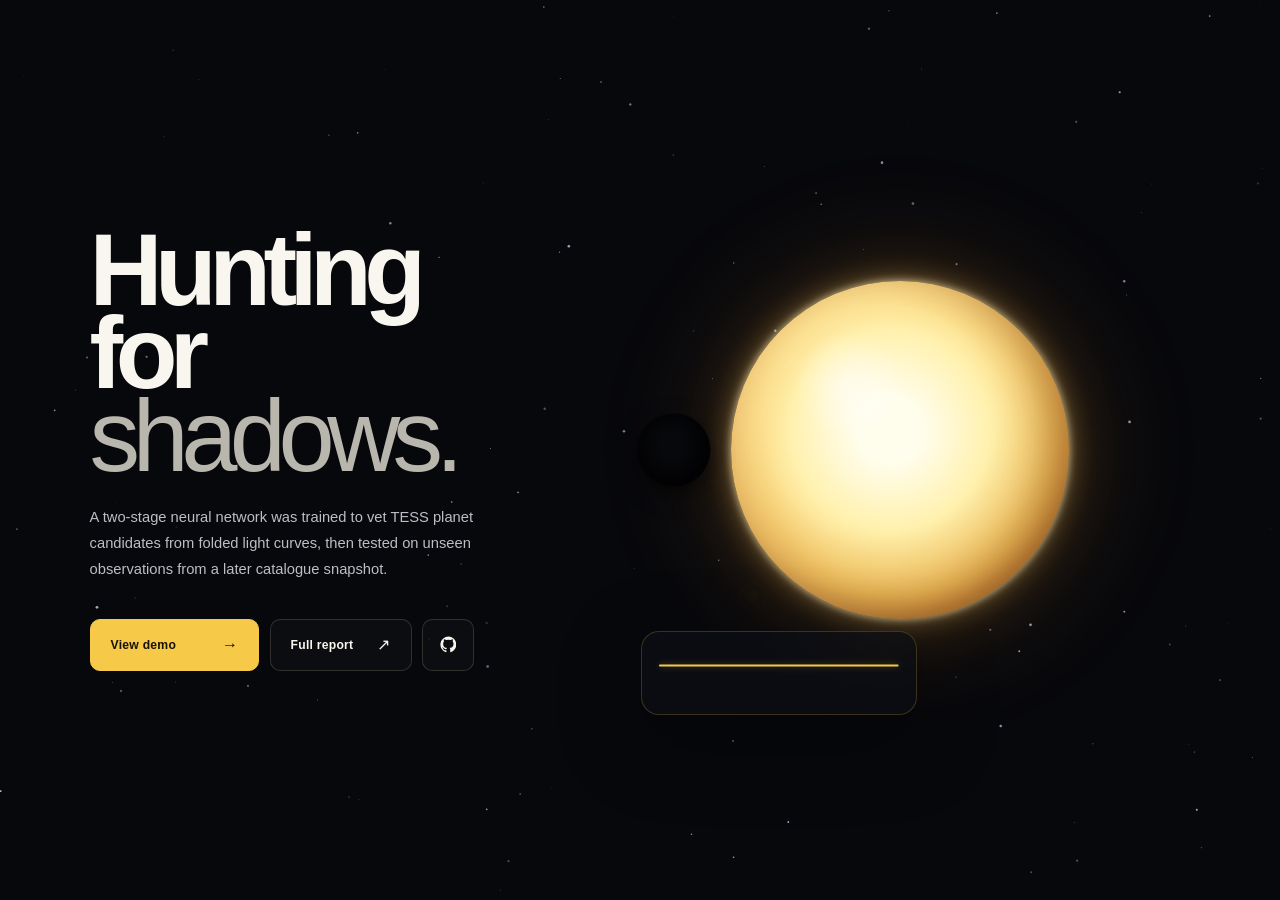
==== commit 55eb0fe2: "Further visual polishing. Lens flare" ====
--- a/public/index.html
+++ b/public/index.html
@@ -15,7 +15,6 @@
       <section class="screen home-screen is-active" id="home-screen" aria-labelledby="home-title">
         <div class="home-hero">
           <div class="home-copy">
-            <p class="eyebrow">A TESS candidate-vetting experiment</p>
             <h1 id="home-title">Hunting for<br /><span>shadows.</span></h1>
             <p class="home-description">
               A two-stage neural network was trained to vet TESS planet candidates from folded light curves, then tested on unseen observations from a later catalogue snapshot.
@@ -36,78 +35,53 @@
             </div>
           </div>
 
-          <div class="hero-visual" aria-label="Animated illustration of a planet orbiting and transiting a luminous star">
-            <div class="orbit-guide" aria-hidden="true"></div>
+          <div class="hero-visual" aria-label="Animated illustration of a dark planet crossing a distant star">
             <div class="stellar-light" aria-hidden="true">
               <div class="stellar-corona"></div>
               <div class="star">
                 <span class="star-surface"></span>
-                <span class="starspot spot-one"></span>
-                <span class="starspot spot-two"></span>
               </div>
             </div>
-            <div class="lens-flare" aria-hidden="true">
-              <span class="lens-core"></span>
-              <span class="lens-streak"></span>
-              <span class="lens-glint"></span>
-              <span class="lens-ghost ghost-near"></span>
-              <span class="lens-ghost ghost-mid"></span>
-              <span class="lens-ghost ghost-far"></span>
-            </div>
-            <div class="planet" aria-hidden="true"><span></span></div>
+            <canvas class="lens-flare-canvas" id="lens-flare-canvas" aria-hidden="true"></canvas>
+            <div class="planet" id="transit-planet" aria-hidden="true"></div>
             <div class="signal-card" aria-label="Simplified relative brightness curve synchronized with the transit">
               <svg class="flux-curve" viewBox="0 0 360 96" role="img" aria-labelledby="flux-title">
                 <title id="flux-title">Relative starlight dips as the planet passes in front of the star</title>
                 <path class="flux-baseline" d="M10 35 H350" />
-                <path class="flux-line" d="M10 35 C75 35 112 35 140 35 C160 35 166 35 180 35 C194 35 200 35 220 35 C248 35 285 35 350 35">
-                  <animate
-                    attributeName="d"
-                    dur="20s"
-                    repeatCount="indefinite"
-                    keyTimes="0;.38;.48;.6;.72;.82;1"
-                    values="M10 35 C75 35 112 35 140 35 C160 35 166 35 180 35 C194 35 200 35 220 35 C248 35 285 35 350 35;
-                            M10 35 C75 35 112 35 140 35 C160 35 166 35 180 35 C194 35 200 35 220 35 C248 35 285 35 350 35;
-                            M10 35 C75 35 112 35 140 35 C158 35 165 48 180 48 C195 48 202 35 220 35 C248 35 285 35 350 35;
-                            M10 35 C75 35 112 35 140 35 C158 35 165 68 180 68 C195 68 202 35 220 35 C248 35 285 35 350 35;
-                            M10 35 C75 35 112 35 140 35 C158 35 165 48 180 48 C195 48 202 35 220 35 C248 35 285 35 350 35;
-                            M10 35 C75 35 112 35 140 35 C160 35 166 35 180 35 C194 35 200 35 220 35 C248 35 285 35 350 35;
-                            M10 35 C75 35 112 35 140 35 C160 35 166 35 180 35 C194 35 200 35 220 35 C248 35 285 35 350 35" />
-                </path>
+                <path class="flux-line" id="flux-line" d="M10 35 C75 35 112 35 140 35 C158 35 165 35 180 35 C195 35 202 35 220 35 C248 35 285 35 350 35" />
               </svg>
             </div>
           </div>
         </div>
 
-        <div class="project-section" aria-labelledby="project-title">
-          <div class="project-intro">
-            <p class="eyebrow">Inside the experiment</p>
+        <section class="project-section" aria-labelledby="project-title">
+          <header class="project-intro">
             <h2 id="project-title">A stricter second look at possible planets.</h2>
             <p>The project asks whether shape alone is enough, or whether a second stage of physical diagnostics can reject more convincing false alarms.</p>
+          </header>
+
+          <div class="project-story">
+            <section class="project-chapter">
+              <h3>The question</h3>
+              <p>Test whether a diagnostic second stage can reduce accepted false positives on observations from a newer TESS catalogue snapshot.</p>
+            </section>
+            <section class="project-chapter">
+              <h3>The approach</h3>
+              <p>A two-view CNN reads global and transit-window light curves. Stage 2 adds period, depth, duration, BLS strength, odd/even differences and secondary-eclipse evidence.</p>
+            </section>
           </div>
 
-          <div class="project-grid">
-            <article class="project-card goal-card">
-              <span class="card-label">Goal</span>
-              <h3>Improve candidate triage without pretending to discover planets.</h3>
-              <p>Test whether a diagnostic second stage can reduce accepted false positives on observations from a newer TESS catalogue snapshot.</p>
-            </article>
-            <article class="project-card method-card">
-              <span class="card-label">Method</span>
-              <h3>Shape first. Diagnostics second.</h3>
-              <p>A two-view CNN reads global and transit-window light curves. Stage 2 adds period, depth, duration, BLS strength, odd/even differences and secondary-eclipse evidence.</p>
-            </article>
-            <article class="project-card results-card">
-              <span class="card-label">Held-out result</span>
-              <div class="result-number"><strong>17</strong><span>fewer accepted<br />false positives</span></div>
-              <p>False-positive rate fell from <strong>0.604 to 0.486</strong>. Recall also fell from <strong>0.851 to 0.716</strong>, so the improvement comes with a real temporal-generalisation trade-off.</p>
-            </article>
-          </div>
+          <section class="results-section" aria-labelledby="results-title">
+            <h3 id="results-title">The result</h3>
+            <div class="result-number">
+              <strong>17</strong>
+              <span>fewer accepted<br />false positives</span>
+            </div>
+            <p>False-positive rate fell from <strong>0.604 to 0.486</strong>. Recall also fell from <strong>0.851 to 0.716</strong>, so the improvement comes with a real temporal-generalisation trade-off.</p>
+          </section>
 
-          <div class="glossary" aria-labelledby="glossary-title">
-            <div class="glossary-heading">
-              <span class="card-label">Plain-language guide</span>
-              <h3 id="glossary-title">Small glossary</h3>
-            </div>
+          <section class="glossary" aria-labelledby="glossary-title">
+            <h3 id="glossary-title">Glossary</h3>
             <dl class="glossary-list">
               <div><dt>Transit</dt><dd>A small, temporary dimming when a planet crosses in front of its star.</dd></div>
               <div><dt>Light curve</dt><dd>A record of how a star's measured brightness changes over time.</dd></div>
@@ -116,8 +90,8 @@
               <div><dt>BLS</dt><dd>Box Least Squares, a search for regularly repeating, transit-shaped dips.</dd></div>
               <div><dt>Recall</dt><dd>The share of catalogue planets the model successfully keeps.</dd></div>
             </dl>
-          </div>
-        </div>
+          </section>
+        </section>
       </section>
 
       <section class="screen demo-screen" id="demo-screen" aria-labelledby="demo-title" aria-hidden="true">
--- a/public/styles.css
+++ b/public/styles.css
@@ -67,14 +67,6 @@
   padding: clamp(2rem, 5.5vw, 6rem) clamp(1.5rem, 7vw, 8rem);
 }
 .home-copy { position: relative; z-index: 3; }
-.eyebrow, .card-label {
-  color: var(--gold);
-  font-size: .68rem;
-  font-weight: 800;
-  letter-spacing: .15em;
-  text-transform: uppercase;
-}
-.home-copy .eyebrow { margin-bottom: 1.35rem; }
 h1 {
   font-size: clamp(4.25rem, 7.9vw, 8.5rem);
   font-weight: 600;
@@ -117,204 +109,67 @@
 .icon-action:hover svg, .icon-action:focus-visible svg { transform: rotate(-9deg) scale(1.12); }
 
 .hero-visual { aspect-ratio: 1 / 1; justify-self: center; max-height: min(78vh, 760px); position: relative; width: min(44vw, 760px); }
-.orbit-guide {
-  border: 1px solid rgba(247, 201, 72, .16);
-  border-radius: 50%;
-  height: 66%;
-  left: 4%;
-  position: absolute;
-  top: 17%;
-  transform: rotate(-7deg) scaleY(.48);
-  width: 92%;
-}
-.orbit-guide::before {
-  background: var(--gold);
-  border-radius: 50%;
-  box-shadow: 0 0 14px rgba(247, 201, 72, .75);
+.stellar-light { inset: 20%; position: absolute; z-index: 1; }
+.stellar-corona {
+  background: radial-gradient(circle, rgba(255,251,221,.22) 0 29%, rgba(255,197,80,.09) 43%, rgba(205,97,23,.025) 59%, transparent 72%);
+  border-radius: 50%;
+  filter: blur(22px);
+  inset: -33%;
+  position: absolute;
+}
+.star {
+  background:
+    radial-gradient(circle at 35% 31%, rgba(255,255,255,.52) 0 2%, transparent 17%),
+    radial-gradient(circle at 47% 44%, #fffdeb 0 13%, #fff1ae 38%, #f7c65d 64%, #ce7e29 84%, #6d2e10 100%);
+  border-radius: 50%;
+  box-shadow: 0 0 8px rgba(255,246,199,.7), 0 0 28px rgba(246,183,69,.4), 0 0 68px rgba(198,92,20,.14);
+  inset: 0;
+  overflow: hidden;
+  position: absolute;
+}
+.star::before {
+  background:
+    radial-gradient(circle at 19% 24%, rgba(255,255,236,.18) 0 .7%, transparent 1.8%),
+    radial-gradient(circle at 67% 18%, rgba(255,248,210,.13) 0 .8%, transparent 2.1%),
+    radial-gradient(circle at 76% 63%, rgba(125,51,13,.13) 0 .8%, transparent 2.4%),
+    radial-gradient(circle at 34% 72%, rgba(255,252,224,.13) 0 .6%, transparent 1.9%),
+    radial-gradient(circle at 48% 39%, rgba(128,52,14,.1) 0 .55%, transparent 1.8%);
+  border-radius: 50%;
   content: "";
-  height: 4px;
-  left: 6%;
-  opacity: .65;
-  position: absolute;
-  top: 48%;
-  width: 4px;
-}
-.stellar-light { animation: observed-flux 20s linear infinite; inset: 20%; position: absolute; z-index: 1; }
-.stellar-corona {
-  animation: corona-breathe 7.5s ease-in-out infinite;
-  background: radial-gradient(circle, rgba(255,255,239,.28) 0 27%, rgba(255,211,108,.11) 42%, rgba(255,151,57,.035) 58%, transparent 72%);
-  border-radius: 50%;
-  filter: blur(18px);
-  inset: -35%;
-  position: absolute;
-}
-.star {
-  animation: star-breathe 5.8s ease-in-out infinite;
-  background:
-    radial-gradient(circle at 34% 29%, rgba(255,255,255,.98) 0 3%, transparent 11%),
-    radial-gradient(circle at 47% 45%, #fffef1 0 13%, #fff2a3 37%, #ffc44f 66%, #ee8725 87%, #8f2f10 100%);
-  border-radius: 50%;
-  box-shadow: 0 0 10px rgba(255,248,207,.86), 0 0 30px rgba(255,194,77,.62), 0 0 72px rgba(255,132,35,.24);
-  inset: 0;
-  overflow: visible;
-  position: absolute;
-}
-.star::before {
-  animation: surface-drift 24s linear infinite;
-  background:
-    repeating-radial-gradient(circle at 42% 48%, rgba(255,255,255,.16) 0 1px, rgba(173,74,10,.11) 2px, transparent 4px),
-    repeating-conic-gradient(from 12deg, rgba(255,255,230,.07) 0 1deg, rgba(119,37,8,.05) 2deg 4deg, transparent 5deg 8deg);
+  inset: 0;
+  mix-blend-mode: soft-light;
+  opacity: .62;
+  position: absolute;
+}
+.star::after {
+  background: radial-gradient(circle at 44% 41%, transparent 42%, rgba(132,56,14,.13) 69%, rgba(39,13,4,.54) 100%);
   border-radius: 50%;
   content: "";
-  inset: 2%;
-  mix-blend-mode: multiply;
-  opacity: .78;
-  position: absolute;
-}
-.star::after {
-  background: radial-gradient(circle at 46% 43%, transparent 47%, rgba(151,53,12,.17) 76%, rgba(65,18,5,.48) 100%);
-  border-radius: 50%;
-  content: "";
-  inset: 0;
-  position: absolute;
-}
-.star-surface { border-radius: 50%; box-shadow: inset 18px 9px 25px rgba(255,255,255,.22), inset -14px -10px 28px rgba(123,36,5,.26); inset: 0; position: absolute; }
-.starspot {
-  background: radial-gradient(circle, rgba(83, 22, 7, .72), rgba(130, 39, 8, .35) 48%, transparent 72%);
-  border-radius: 50%;
-  filter: blur(.4px);
-  position: absolute;
-  z-index: 2;
-}
-.spot-one { height: 11%; left: 62%; top: 33%; transform: rotate(21deg) scaleX(1.7); width: 8%; }
-.spot-two { bottom: 23%; height: 6%; left: 31%; transform: rotate(-12deg) scaleX(1.45); width: 5%; }
-.lens-flare {
-  animation: lens-response 20s linear infinite;
+  inset: 0;
+  position: absolute;
+}
+.star-surface { border-radius: 50%; box-shadow: inset 16px 10px 30px rgba(255,255,255,.14), inset -18px -14px 34px rgba(72,20,5,.3); inset: 0; position: absolute; }
+.lens-flare-canvas {
+  height: 100%;
   inset: 0;
   mix-blend-mode: screen;
   pointer-events: none;
   position: absolute;
-  transform-origin: 50% 50%;
+  width: 100%;
   z-index: 2;
 }
-.lens-core {
-  background: radial-gradient(circle, rgba(255,255,246,.42) 0 1.5%, rgba(255,236,161,.16) 6%, rgba(247,201,72,.055) 20%, transparent 57%);
-  border-radius: 50%;
-  filter: blur(2px);
-  height: 44%;
-  left: 28%;
-  position: absolute;
-  top: 28%;
-  width: 44%;
-}
-.lens-streak {
-  animation: lens-streak-response 20s linear infinite;
-  background: linear-gradient(90deg, transparent 0%, rgba(247,201,72,.16) 14%, rgba(255,220,116,.78) 38%, rgba(255,255,246,.96) 49.5%, rgba(255,255,246,.96) 50.5%, rgba(255,220,116,.78) 62%, rgba(247,201,72,.16) 86%, transparent 100%);
-  box-shadow: 0 0 9px rgba(255,224,132,.5), 0 0 24px rgba(247,201,72,.2);
-  height: 1.5px;
-  left: 6%;
+.planet {
+  background: radial-gradient(circle at 47% 43%, #07080b 0 24%, #020204 66%, #000 100%);
+  border-radius: 50%;
+  box-shadow: 0 8px 22px rgba(0,0,0,.58);
+  height: 13%;
+  left: 9%;
   position: absolute;
   top: 50%;
-  width: 88%;
-}
-.lens-streak::before,
-.lens-streak::after {
-  content: "";
-  left: 0;
-  position: absolute;
-  width: 100%;
-}
-.lens-streak::before {
-  background: linear-gradient(90deg, transparent 12%, rgba(255,211,95,.08) 38%, rgba(255,244,203,.28) 50%, rgba(255,211,95,.08) 62%, transparent 88%);
-  filter: blur(4px);
-  height: 13px;
-  top: -6px;
-}
-.lens-streak::after {
-  background: linear-gradient(90deg, transparent 22%, rgba(142,125,255,.055) 45%, rgba(255,239,178,.16) 50%, rgba(142,125,255,.055) 55%, transparent 78%);
-  filter: blur(.4px);
-  height: 1px;
-  top: -1.5px;
-}
-.lens-glint {
-  animation: lens-glint-response 20s linear infinite;
-  background: radial-gradient(circle, rgba(255,255,248,.8) 0 2px, rgba(255,233,153,.16) 3px, transparent 12px);
-  height: 19%;
-  left: 40.5%;
-  position: absolute;
-  top: 40.5%;
-  width: 19%;
-}
-.lens-glint::before,
-.lens-glint::after {
-  background: linear-gradient(90deg, transparent, rgba(255,245,210,.5), transparent);
-  content: "";
-  left: 0;
-  position: absolute;
-  top: calc(50% - .5px);
-}
-.lens-glint::before { height: 1px; width: 100%; }
-.lens-glint::after { height: 1px; transform: rotate(90deg) scaleX(.48); width: 100%; }
-.lens-ghost {
-  animation: lens-ghost-response 20s linear infinite;
-  aspect-ratio: 1;
-  border-radius: 50%;
-  position: absolute;
-}
-.ghost-near {
-  background: radial-gradient(circle, rgba(255,239,181,.095) 0 8%, rgba(247,201,72,.035) 28%, transparent 68%);
-  left: 16%;
-  top: 70%;
-  width: 6%;
-}
-.ghost-mid {
-  background: conic-gradient(from 30deg, rgba(247,201,72,.02), rgba(255,239,176,.12), rgba(142,125,255,.045), rgba(247,201,72,.02));
-  clip-path: polygon(50% 0, 93% 25%, 93% 75%, 50% 100%, 7% 75%, 7% 25%);
-  left: 9%;
-  -webkit-mask: radial-gradient(circle, transparent 0 54%, #000 58% 67%, transparent 71%);
-  mask: radial-gradient(circle, transparent 0 54%, #000 58% 67%, transparent 71%);
-  top: 76%;
-  width: 4.5%;
-}
-.ghost-far {
-  background: radial-gradient(circle, rgba(142,125,255,.035) 0 20%, transparent 23% 48%, rgba(255,226,134,.08) 54%, transparent 62%);
-  right: 8%;
-  top: 22%;
-  width: 3.5%;
-}
-.planet {
-  animation: orbit 20s linear infinite;
-  background:
-    radial-gradient(circle at 30% 24%, rgba(115, 123, 141, .45) 0 3%, transparent 13%),
-    radial-gradient(circle at 33% 29%, #303541 0, #151923 36%, #06070b 75%);
-  border-radius: 50%;
-  box-shadow: inset -15px -12px 25px rgba(0,0,0,.82), -5px 1px 18px rgba(0,0,0,.72), 1px 0 0 rgba(255,225,130,.16);
-  height: 13%;
-  left: 84%;
-  position: absolute;
-  top: 44%;
+  transform: translate(-50%, -50%);
+  will-change: left;
   width: 13%;
-  z-index: 2;
-}
-.planet::before {
-  background: radial-gradient(ellipse at center, rgba(119,125,142,.24) 0 7%, transparent 9%);
-  border-radius: 50%;
-  content: "";
-  inset: 8%;
-  opacity: .75;
-  position: absolute;
-  transform: rotate(28deg);
-}
-.planet span { border: 1px solid rgba(255,225,130,.09); border-radius: 50%; inset: 7%; position: absolute; }
-.planet span::after {
-  animation: planet-lens-rim 20s linear infinite;
-  background: linear-gradient(90deg, transparent 34%, rgba(255,242,198,.06) 72%, rgba(255,248,217,.72) 100%);
-  border-radius: 50%;
-  content: "";
-  filter: blur(.6px);
-  inset: -5%;
-  opacity: 0;
-  position: absolute;
+  z-index: 3;
 }
 .signal-card {
   backdrop-filter: blur(14px);
@@ -335,71 +190,41 @@
 .flux-line { fill: none; filter: drop-shadow(0 0 5px rgba(247,201,72,.35)); stroke: var(--gold); stroke-linecap: round; stroke-width: 3; }
 
 .project-section {
-  background: linear-gradient(180deg, rgba(7,8,12,.72), rgba(7,8,12,.96) 18%, #090b10);
+  background: #090b10;
   border-top: 1px solid var(--line);
   padding: clamp(5rem, 10vw, 9rem) clamp(1.5rem, 7vw, 8rem) clamp(5rem, 9vw, 8rem);
-  position: relative;
-}
-.project-section::before {
-  background: radial-gradient(circle, rgba(247,201,72,.14), transparent 67%);
-  content: "";
-  height: 28rem;
-  pointer-events: none;
-  position: absolute;
-  right: -10rem;
-  top: -12rem;
-  width: 28rem;
-}
-.project-intro { display: grid; gap: 1.2rem; grid-template-columns: minmax(12rem,.45fr) minmax(20rem,1fr); margin-bottom: clamp(3rem,6vw,5rem); }
-.project-intro .eyebrow { padding-top: .7rem; }
+}
+.project-section > * { margin-inline: auto; max-width: 76rem; }
+.project-intro { display: grid; gap: clamp(2rem,6vw,7rem); grid-template-columns: minmax(20rem,1.4fr) minmax(18rem,.6fr); padding-bottom: clamp(4rem,8vw,7rem); }
 .project-intro h2 {
-  font-size: clamp(2.7rem, 5vw, 5.7rem);
+  font-size: clamp(3rem, 6.4vw, 6.7rem);
   font-weight: 550;
-  grid-column: 2;
   letter-spacing: -.06em;
-  line-height: .92;
-  max-width: 13ch;
-}
-.project-intro > p:last-child { color: var(--muted); font-size: .9rem; grid-column: 2; line-height: 1.75; max-width: 38rem; }
-.project-grid { display: grid; gap: 1rem; grid-template-columns: repeat(12, 1fr); }
-.project-card {
-  background: linear-gradient(145deg, rgba(255,255,255,.035), rgba(255,255,255,.012));
-  border: 1px solid var(--line);
-  border-radius: var(--radius-feature);
-  min-height: 20rem;
-  overflow: hidden;
-  padding: clamp(1.5rem, 3vw, 2.4rem);
-  position: relative;
-}
-.project-card::after {
-  border: 1px solid rgba(247,201,72,.13);
-  border-radius: 50%;
-  content: "";
-  height: 12rem;
-  position: absolute;
-  right: -7rem;
-  top: -7rem;
-  width: 12rem;
-}
-.project-card h3 { font-size: clamp(1.4rem,2.1vw,2.05rem); font-weight: 550; letter-spacing: -.04em; line-height: 1.08; margin: auto 0 1.2rem; max-width: 16ch; }
-.project-card > p { color: var(--muted); font-size: .82rem; line-height: 1.7; max-width: 35rem; }
-.project-card > p strong { color: var(--white); font-weight: 650; }
-.goal-card { display: flex; flex-direction: column; grid-column: span 4; }
-.method-card { display: flex; flex-direction: column; grid-column: span 4; }
-.results-card { background: linear-gradient(145deg, rgba(247,201,72,.12), rgba(255,255,255,.02)); display: flex; flex-direction: column; grid-column: span 4; }
-.result-number { align-items: center; display: flex; gap: 1rem; margin: auto 0 1.4rem; }
-.result-number strong { color: var(--gold); font-size: clamp(4rem,7vw,7rem); font-weight: 350; letter-spacing: -.08em; line-height: .75; }
-.result-number span { color: var(--white); font-size: .7rem; font-weight: 750; letter-spacing: .04em; line-height: 1.35; text-transform: uppercase; }
+  line-height: .9;
+  max-width: 11ch;
+}
+.project-intro > p { align-self: end; color: var(--muted); font-size: clamp(.9rem,1.1vw,1.02rem); line-height: 1.75; max-width: 30rem; }
+.project-story { border-top: 1px solid var(--line); display: grid; gap: clamp(3rem,8vw,10rem); grid-template-columns: repeat(2,minmax(0,1fr)); padding: clamp(2.5rem,5vw,4.5rem) 0 clamp(4rem,8vw,7rem); }
+.project-chapter h3,
+.results-section h3,
+.glossary > h3 { font-size: clamp(1.3rem,2vw,1.8rem); font-weight: 580; letter-spacing: -.035em; margin-bottom: 1.35rem; }
+.project-chapter p,
+.results-section > p { color: var(--muted); font-size: .9rem; line-height: 1.75; max-width: 34rem; }
+.results-section { border-top: 1px solid var(--line); display: grid; gap: clamp(2rem,6vw,7rem); grid-template-columns: .55fr 1fr; padding: clamp(3rem,7vw,6rem) 0; }
+.results-section h3 { grid-column: 1 / -1; margin-bottom: 0; }
+.results-section > p { align-self: end; }
+.results-section > p strong { color: var(--white); font-weight: 650; }
+.result-number { align-items: flex-end; display: flex; gap: clamp(1rem,2.5vw,2rem); }
+.result-number strong { color: var(--gold); font-size: clamp(7rem,15vw,13rem); font-weight: 280; letter-spacing: -.1em; line-height: .65; }
+.result-number span { color: var(--white); font-size: .72rem; font-weight: 720; letter-spacing: .055em; line-height: 1.35; padding-bottom: .25rem; text-transform: uppercase; }
 .glossary {
-  border: 1px solid var(--line);
-  border-radius: var(--radius-feature);
+  border-top: 1px solid var(--line);
   display: grid;
   gap: clamp(2rem,4vw,5rem);
   grid-template-columns: minmax(12rem,.34fr) minmax(25rem,1fr);
-  margin-top: 1rem;
-  padding: clamp(1.5rem,3vw,2.4rem);
-}
-.glossary-heading h3 { font-size: clamp(1.7rem,3vw,2.7rem); font-weight: 550; letter-spacing: -.045em; margin-top: 1rem; }
+  padding-top: clamp(3rem,6vw,5rem);
+}
+.glossary > h3 { margin-bottom: 0; }
 .glossary-list { display: grid; gap: 0; grid-template-columns: repeat(2, minmax(0,1fr)); margin: 0; }
 .glossary-list div { border-top: 1px solid var(--line); padding: 1.2rem 1rem 1.2rem 0; }
 .glossary-list div:nth-child(even) { padding-left: 1rem; }
@@ -508,65 +333,13 @@
 .reveal-button:hover span, .reveal-button:focus-visible span, .next-button:hover span, .next-button:focus-visible span { transform: translateX(4px); }
 .next-button { background: var(--gold); }
 
-@keyframes orbit {
-  0% { left: 84%; opacity: .62; top: 44%; transform: scale(.72); z-index: 0; }
-  14% { left: 70%; opacity: .68; top: 25%; transform: scale(.74); z-index: 0; }
-  27% { left: 43.5%; opacity: .76; top: 15%; transform: scale(.77); z-index: 0; }
-  38% { left: 9%; opacity: .9; top: 40%; transform: scale(.88); z-index: 2; }
-  48% { left: 22%; opacity: 1; top: 44%; transform: scale(.97); z-index: 3; }
-  60% { left: 43.5%; opacity: 1; top: 47%; transform: scale(1); z-index: 3; }
-  72% { left: 65%; opacity: 1; top: 44%; transform: scale(.97); z-index: 3; }
-  82% { left: 82%; opacity: .92; top: 40%; transform: scale(.88); z-index: 3; }
-  95% { left: 85%; opacity: .72; top: 43%; transform: scale(.76); z-index: 0; }
-  100% { left: 84%; opacity: .62; top: 44%; transform: scale(.72); z-index: 0; }
-}
-@keyframes observed-flux { 0%,38%,82%,100% { opacity: 1; } 60% { opacity: .93; } }
-@keyframes star-breathe { 0%,100% { filter: brightness(.98) saturate(1); } 50% { filter: brightness(1.08) saturate(1.08); } }
-@keyframes corona-breathe { 0%,100% { opacity: .46; transform: scale(.98); } 50% { opacity: .68; transform: scale(1.02); } }
-@keyframes lens-response {
-  0%,34%,86%,100% { opacity: .38; transform: scale(1); }
-  46%,74% { opacity: .78; transform: scale(1.018); }
-  54%,66% { opacity: .34; transform: scale(.995); }
-  59%,61% { opacity: .1; transform: scale(.982); }
-  60% { opacity: .055; transform: scale(.978); }
-}
-@keyframes lens-streak-response {
-  0%,38%,82%,100% { opacity: .38; transform: scaleX(.82); }
-  48%,72% { opacity: 1; transform: scaleX(1.04); }
-  58%,62% { opacity: .14; transform: scaleX(.42); }
-  60% { opacity: .06; transform: scaleX(.28); }
-}
-@keyframes lens-glint-response {
-  0%,38%,82%,100% { filter: blur(.1px); opacity: .42; transform: scale(.78) rotate(0deg); }
-  48% { filter: blur(0); opacity: 1; transform: scale(1.22) rotate(3deg); }
-  58%,62% { filter: blur(.3px); opacity: .13; transform: scale(.48) rotate(7deg); }
-  60% { filter: blur(.5px); opacity: .05; transform: scale(.3) rotate(8deg); }
-  72% { filter: blur(0); opacity: 1; transform: scale(1.22) rotate(12deg); }
-}
-@keyframes lens-ghost-response {
-  0%,38%,82%,100% { opacity: .34; transform: translate(0,0) scale(.96); }
-  48% { opacity: .72; transform: translate(2px,-1px) scale(1.06); }
-  58%,62% { opacity: .1; transform: translate(0,0) scale(.88); }
-  60% { opacity: .04; transform: translate(0,0) scale(.84); }
-  72% { opacity: .72; transform: translate(-2px,1px) scale(1.06); }
-}
-@keyframes planet-lens-rim {
-  0%,40%,82%,100% { opacity: 0; transform: rotate(0deg); }
-  47% { opacity: .92; transform: rotate(0deg); }
-  56% { opacity: .18; transform: rotate(0deg); }
-  60% { opacity: .04; transform: rotate(90deg); }
-  64% { opacity: .18; transform: rotate(180deg); }
-  73% { opacity: .92; transform: rotate(180deg); }
-}
-@keyframes surface-drift { to { transform: rotate(360deg); } }
 @keyframes reveal-in { from { opacity: 0; transform: translateY(8px); } to { opacity: 1; transform: none; } }
 
 @media (max-width: 900px) {
   .home-hero { gap: 1rem; grid-template-columns: 1fr 1fr; padding: 2rem; }
   .hero-visual { width: 48vw; }
-  .project-grid { grid-template-columns: repeat(2, minmax(0,1fr)); }
-  .goal-card, .method-card { grid-column: auto; }
-  .results-card { grid-column: 1 / -1; min-height: 17rem; }
+  .project-intro { gap: 3rem; grid-template-columns: 1.2fr .8fr; }
+  .results-section { grid-template-columns: .7fr 1fr; }
   .demo-layout { gap: 1.5rem; grid-template-columns: minmax(13rem,.45fr) minmax(27rem,1.55fr); }
   .decision-stage { align-items: flex-start; flex-direction: column; }
 }
@@ -575,20 +348,22 @@
   html, body { overflow: hidden; }
   .home-hero { display: block; min-height: 100svh; padding: 3rem 1.4rem 2rem; }
   .home-copy { max-width: 34rem; }
-  h1 { font-size: clamp(4rem, 20vw, 6.5rem); margin: 0 0 1.5rem; }
+  h1 { font-size: clamp(3.65rem, 16vw, 5rem); margin: 0 0 1.5rem; }
   .home-description { line-height: 1.6; max-width: 29rem; }
-  .home-actions { flex-wrap: wrap; }
-  .primary-action { flex: 1; }
-  .hero-visual { bottom: -4vw; opacity: .58; position: absolute; right: -19vw; width: 76vw; z-index: -1; }
+  .home-actions { flex-wrap: wrap; max-width: 23rem; }
+  .primary-action { flex: 1 0 100%; }
+  .hero-visual { bottom: -4vw; opacity: .7; position: absolute; right: -19vw; width: 76vw; z-index: -1; }
   .signal-card { display: none; }
   .project-section { padding: 4.5rem 1.4rem; }
   .project-intro { display: block; }
-  .project-intro .eyebrow { margin-bottom: 1.2rem; }
   .project-intro h2 { font-size: clamp(2.65rem, 13vw, 4.6rem); margin-bottom: 1.5rem; }
-  .project-grid { display: block; }
-  .project-card { margin-bottom: .8rem; min-height: 18rem; }
+  .project-story { display: block; }
+  .project-chapter + .project-chapter { margin-top: 2.75rem; }
+  .results-section { display: block; }
+  .results-section h3 { margin-bottom: 2.75rem; }
+  .result-number { margin-bottom: 2.75rem; }
   .glossary { display: block; }
-  .glossary-heading { margin-bottom: 2rem; }
+  .glossary > h3 { margin-bottom: 2rem; }
   .glossary-list { grid-template-columns: 1fr; }
   .glossary-list div:nth-child(even) { padding-left: 0; }
   .demo-screen { overflow-y: auto; padding: 1rem; }
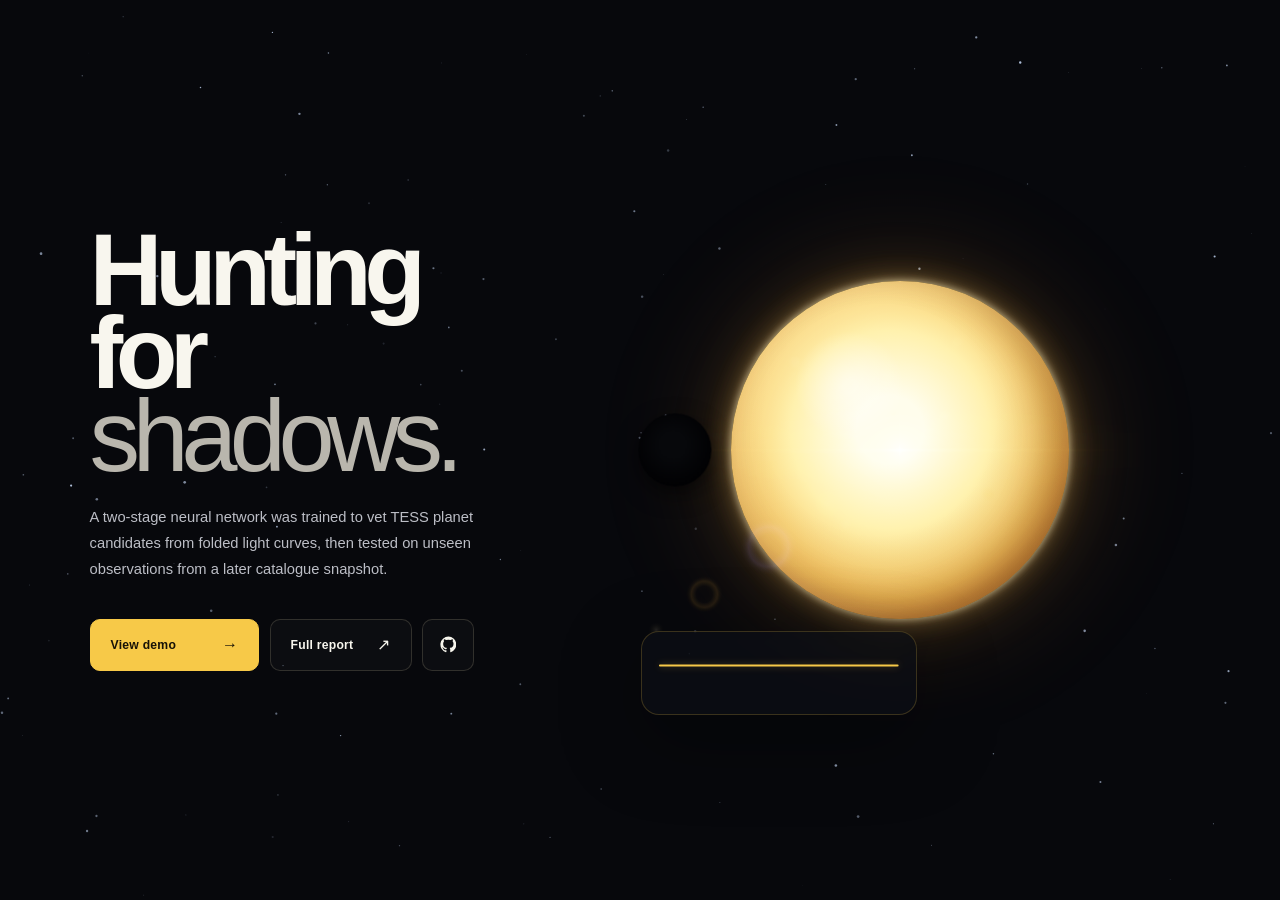
==== commit 78e82807: "Lens flare fix" ====
--- a/public/index.html
+++ b/public/index.html
@@ -106,7 +106,7 @@
         <div class="demo-layout">
           <div class="demo-heading">
             <h2 id="demo-title">Is there a planet<br />in this signal?</h2>
-            <p id="case-context">Inspect both phase-folded views, then make the call before the model and catalogue are revealed.</p>
+            <p id="case-context">Compare the full phase curve with the transit window. Choose a classification before revealing the catalogue outcome.</p>
           </div>
 
           <div class="case-workspace" id="case-workspace">
@@ -126,7 +126,7 @@
             </div>
 
             <div class="decision-stage" id="human-panel">
-              <p>What would you classify it as?</p>
+              <p>Classify this signal.</p>
               <div class="decision-row" role="group" aria-label="Classify the candidate">
                 <button type="button" data-guess="planet">Planet candidate</button>
                 <button type="button" data-guess="not-planet">False positive</button>
--- a/public/styles.css
+++ b/public/styles.css
@@ -252,33 +252,27 @@
 .demo-layout {
   align-items: center;
   display: grid;
-  gap: clamp(2rem, 5vw, 5rem);
-  grid-template-columns: minmax(15rem, .48fr) minmax(35rem, 1.52fr);
+  gap: clamp(3rem, 6vw, 7rem);
+  grid-template-columns: minmax(15rem, .42fr) minmax(35rem, 1.58fr);
   height: calc(100% - 4.5rem);
 }
 .demo-heading h2 { font-size: clamp(2.7rem, 4.7vw, 5.4rem); font-weight: 600; letter-spacing: -.065em; line-height: .9; margin: 0 0 1.5rem; }
 .demo-heading > p:last-child { color: var(--muted); font-size: .84rem; line-height: 1.7; max-width: 25rem; }
 .case-workspace {
-  background: rgba(8,13,28,.94);
-  border: 1px solid var(--line);
-  border-radius: var(--radius-feature);
-  box-shadow: 0 30px 90px rgba(0,0,0,.35);
   max-height: calc(100svh - 7rem);
-  overflow: hidden;
-  padding: clamp(1rem, 2.2vw, 1.8rem);
   position: relative;
   transition: opacity .24s ease, transform .3s ease;
 }
-.case-workspace.is-changing { opacity: .15; transform: translateY(8px) scale(.99); }
-.case-identity { border-bottom: 1px solid var(--line); padding-bottom: .85rem; }
-.case-identity strong { font-size: clamp(1rem, 1.4vw, 1.35rem); font-weight: 600; letter-spacing: -.025em; }
-.curves { display: grid; gap: 1rem; grid-template-columns: repeat(2, minmax(0, 1fr)); margin-top: 1rem; }
-.curve-panel figcaption { display: flex; font-size: .65rem; font-weight: 700; justify-content: space-between; margin-bottom: .45rem; }
-.curve-panel figcaption span:last-child { color: var(--muted); font-size: .57rem; font-weight: 500; }
-.curve-frame { aspect-ratio: 2.75 / 1; background: #f7f9fc; border: 1px solid rgba(255,255,255,.1); border-radius: var(--radius-card); overflow: hidden; position: relative; }
+.case-workspace.is-changing { opacity: .12; transform: translateY(5px); }
+.case-identity { border-bottom: 1px solid var(--line); padding-bottom: 1rem; }
+.case-identity strong { color: var(--gold); font-size: clamp(1.35rem, 1.8vw, 1.8rem); font-weight: 580; letter-spacing: -.035em; }
+.curves { display: grid; gap: clamp(1.25rem,2vw,2rem); grid-template-columns: repeat(2, minmax(0, 1fr)); margin-top: 1.25rem; }
+.curve-panel figcaption { display: flex; font-size: .67rem; font-weight: 700; justify-content: space-between; margin-bottom: .55rem; }
+.curve-panel figcaption span:last-child { color: var(--muted); font-size: .59rem; font-weight: 500; }
+.curve-frame { aspect-ratio: 2.75 / 1; background: #f7f9fc; border: 1px solid rgba(255,255,255,.1); border-radius: 4px; overflow: hidden; position: relative; }
 .curve-frame img { display: block; height: 100%; object-fit: fill; position: absolute; width: 100%; }
-.decision-stage { align-items: center; display: flex; gap: 1rem; justify-content: space-between; padding-top: 1rem; }
-.decision-stage > p { color: #cad3e5; font-size: .76rem; font-weight: 600; }
+.decision-stage { align-items: center; border-top: 1px solid var(--line); display: flex; gap: 1rem; justify-content: space-between; margin-top: 1.5rem; padding-top: 1.2rem; }
+.decision-stage > p { color: var(--white); font-size: .8rem; font-weight: 650; }
 .decision-row { display: flex; gap: .5rem; }
 .decision-row button {
   align-items: center;
@@ -298,22 +292,21 @@
 .decision-row button:hover, .decision-row button:focus-visible { border-color: var(--gold); color: var(--white); transform: translateY(-1px); }
 .decision-row button.selected { background: var(--gold-soft); border-color: var(--gold); color: var(--white); }
 .decision-row button:disabled { cursor: default; transform: none; }
-.reveal-stage { border-top: 1px solid var(--line); margin-top: 1rem; padding-top: 1rem; }
+.reveal-stage { border-top: 1px solid var(--line); margin-top: 1.5rem; padding-top: 1.35rem; }
 .reveal-stage.is-entering { animation: reveal-in .48s cubic-bezier(.2,.75,.2,1) both; }
-.verdict-grid { display: grid; gap: .65rem; grid-template-columns: repeat(2, minmax(0, 1fr)); }
+.verdict-grid { display: grid; grid-template-columns: repeat(2, minmax(0, 1fr)); }
 .verdict-grid.has-catalogue { grid-template-columns: repeat(3, minmax(0, 1fr)); }
-.verdict { background: rgba(255,255,255,.025); border: 1px solid var(--line); border-radius: var(--radius-card); min-width: 0; overflow: hidden; padding: .75rem .85rem; position: relative; }
-.verdict p { color: var(--muted); font-size: .58rem; font-weight: 600; margin-bottom: .35rem; }
-.verdict h3 { font-size: clamp(.9rem, 1.25vw, 1.15rem); font-weight: 600; letter-spacing: -.025em; margin-bottom: .2rem; overflow: hidden; text-overflow: ellipsis; white-space: nowrap; }
-.verdict > span { color: var(--muted); display: block; font-size: .56rem; line-height: 1.35; overflow: hidden; text-overflow: ellipsis; white-space: nowrap; }
-.visitor-verdict.correct-guess { background: rgba(92,225,161,.08); border-color: rgba(92,225,161,.7); }
+.verdict { min-width: 0; padding: .15rem clamp(1rem,2.2vw,2rem); }
+.verdict:first-child { padding-left: 0; }
+.verdict + .verdict { border-left: 1px solid var(--line); }
+.verdict p { color: var(--muted); font-size: .61rem; font-weight: 650; margin-bottom: .45rem; }
+.verdict h3 { font-size: clamp(1rem, 1.35vw, 1.3rem); font-weight: 600; letter-spacing: -.03em; margin-bottom: .25rem; overflow: hidden; text-overflow: ellipsis; white-space: nowrap; }
+.verdict > span { color: var(--muted); display: block; font-size: .59rem; line-height: 1.4; overflow: hidden; text-overflow: ellipsis; white-space: nowrap; }
 .visitor-verdict.correct-guess h3 { color: var(--green); }
-.visitor-verdict.incorrect-guess { background: rgba(255,123,120,.07); border-color: rgba(255,123,120,.65); }
 .visitor-verdict.incorrect-guess h3 { color: var(--red); }
-.model-verdict::before { background: var(--violet); content: ""; inset: 0 auto 0 0; position: absolute; width: 2px; }
 .catalogue-verdict { animation: reveal-in .42s ease both; }
-.catalogue-verdict::before { background: var(--gold); content: ""; inset: 0 auto 0 0; position: absolute; width: 2px; }
-.reveal-actions { display: flex; justify-content: flex-end; margin-top: .7rem; }
+.catalogue-verdict h3 { color: var(--gold); }
+.reveal-actions { display: flex; justify-content: flex-end; margin-top: 1.25rem; }
 .reveal-button, .next-button {
   align-items: center;
   background: var(--gold);
@@ -373,12 +366,16 @@
   .demo-heading { margin-bottom: 1.25rem; }
   .demo-heading h2 { font-size: clamp(2.6rem, 13vw, 4rem); margin: .85rem 0 1rem; }
   .demo-heading > p:last-child { font-size: .75rem; }
-  .case-workspace { max-height: none; padding: .9rem; }
+  .case-workspace { max-height: none; }
   .curves { grid-template-columns: 1fr; }
   .decision-row { width: 100%; }
   .decision-row button { flex: 1; justify-content: center; }
-  .verdict-grid.has-catalogue { grid-template-columns: 1fr 1fr; }
-  .catalogue-verdict { grid-column: 1 / -1; }
+  .verdict-grid,
+  .verdict-grid.has-catalogue { grid-template-columns: 1fr; }
+  .verdict { padding: 1rem 0; }
+  .verdict:first-child { padding-top: .15rem; }
+  .verdict + .verdict { border-left: 0; border-top: 1px solid var(--line); }
+  .catalogue-verdict { grid-column: auto; }
 }
 
 @media (max-height: 690px) and (min-width: 701px) {
@@ -388,7 +385,6 @@
   .home-actions { margin-top: 1.2rem; }
   .hero-visual { max-height: 70vh; }
   .demo-heading h2 { font-size: clamp(2.6rem, 4.2vw, 4.3rem); }
-  .case-workspace { padding: 1rem; }
   .curve-frame { aspect-ratio: 3.2 / 1; }
 }
 
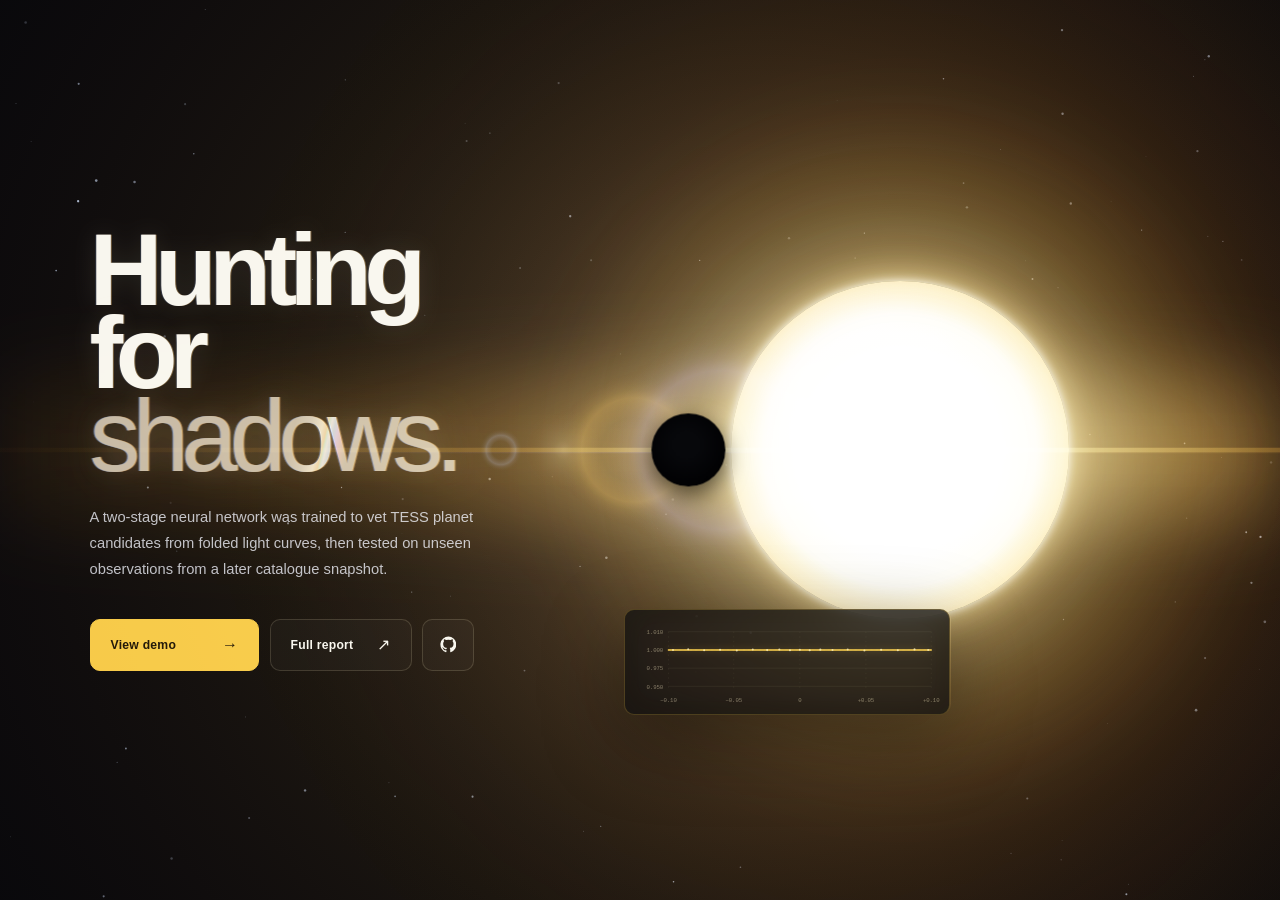
==== commit 38c690c2: "Broaden lens flare. Add prismsic text effect" ====
--- a/public/index.html
+++ b/public/index.html
@@ -13,6 +13,7 @@
 
     <main class="experience">
       <section class="screen home-screen is-active" id="home-screen" aria-labelledby="home-title">
+        <canvas class="lens-flare-canvas" id="lens-flare-canvas" aria-hidden="true"></canvas>
         <div class="home-hero">
           <div class="home-copy">
             <h1 id="home-title">Hunting for<br /><span>shadows.</span></h1>
@@ -42,13 +43,28 @@
                 <span class="star-surface"></span>
               </div>
             </div>
-            <canvas class="lens-flare-canvas" id="lens-flare-canvas" aria-hidden="true"></canvas>
             <div class="planet" id="transit-planet" aria-hidden="true"></div>
-            <div class="signal-card" aria-label="Simplified relative brightness curve synchronized with the transit">
-              <svg class="flux-curve" viewBox="0 0 360 96" role="img" aria-labelledby="flux-title">
+            <div class="signal-card" aria-label="Relative flux measurement synchronized with the transit">
+              <svg class="flux-curve" viewBox="0 0 400 118" role="img" aria-labelledby="flux-title">
                 <title id="flux-title">Relative starlight dips as the planet passes in front of the star</title>
-                <path class="flux-baseline" d="M10 35 H350" />
-                <path class="flux-line" id="flux-line" d="M10 35 C75 35 112 35 140 35 C158 35 165 35 180 35 C195 35 202 35 220 35 C248 35 285 35 350 35" />
+                <g class="flux-grid" aria-hidden="true">
+                  <path d="M44 18H390 M44 42H390 M44 66H390 M44 90H390" />
+                  <path d="M44 18V96 M130 18V96 M217 18V96 M304 18V96 M390 18V96" />
+                </g>
+                <g class="flux-ticks" aria-hidden="true">
+                  <text x="37" y="21" text-anchor="end">1.010</text>
+                  <text x="37" y="45" text-anchor="end">1.000</text>
+                  <text x="37" y="69" text-anchor="end">0.975</text>
+                  <text x="37" y="93" text-anchor="end">0.950</text>
+                  <text x="44" y="111" text-anchor="middle">−0.10</text>
+                  <text x="130" y="111" text-anchor="middle">−0.05</text>
+                  <text x="217" y="111" text-anchor="middle">0</text>
+                  <text x="304" y="111" text-anchor="middle">+0.05</text>
+                  <text x="390" y="111" text-anchor="middle">+0.10</text>
+                </g>
+                <path class="flux-baseline" d="M44 42 H390" />
+                <path class="flux-line" id="flux-line" d="M44 42 C110 42 148 42 177 42 C195 42 202 42 217 42 C232 42 239 42 257 42 C286 42 324 42 390 42" />
+                <g class="flux-points" id="flux-points" aria-hidden="true"></g>
               </svg>
             </div>
           </div>
--- a/public/styles.css
+++ b/public/styles.css
@@ -17,6 +17,7 @@
   --radius-card: 18px;
   --radius-feature: 28px;
   --sans: Inter, "Segoe UI", Helvetica, Arial, sans-serif;
+  --mono: "SFMono-Regular", Consolas, "Liberation Mono", monospace;
 }
 
 * { box-sizing: border-box; }
@@ -73,8 +74,18 @@
   letter-spacing: -.075em;
   line-height: .82;
   margin: 0 0 clamp(1.5rem, 3vh, 2.25rem);
-}
-h1 span { color: #b9b6ad; font-weight: 300; }
+  position: relative;
+  text-shadow: -1px 0 rgba(138,181,255,.18), 1px 0 rgba(255,202,126,.4), 0 0 24px rgba(255,245,213,.1);
+}
+h1 span {
+  background: linear-gradient(103deg in oklch, #a7a49c 0 55%, #c7c4bb 59%, #fff7db 62%, #ffd69a 63.2%, #f7fbff 64.3%, #b9dcff 65.2%, #d6c4ff 66.2%, #aaa79f 70% 100%);
+  background-clip: text;
+  color: #b9b6ad;
+  filter: drop-shadow(-1px 0 rgba(128,179,255,.3)) drop-shadow(1.5px 0 rgba(255,169,112,.28)) drop-shadow(7px 0 18px rgba(255,226,156,.14));
+  font-weight: 300;
+  -webkit-background-clip: text;
+  -webkit-text-fill-color: transparent;
+}
 .home-description {
   color: #bcbec6;
   font-size: clamp(.92rem, 1.15vw, 1.08rem);
@@ -111,52 +122,50 @@
 .hero-visual { aspect-ratio: 1 / 1; justify-self: center; max-height: min(78vh, 760px); position: relative; width: min(44vw, 760px); }
 .stellar-light { inset: 20%; position: absolute; z-index: 1; }
 .stellar-corona {
-  background: radial-gradient(circle, rgba(255,251,221,.22) 0 29%, rgba(255,197,80,.09) 43%, rgba(205,97,23,.025) 59%, transparent 72%);
+  background: radial-gradient(circle, rgba(255,255,249,.42) 0 24%, rgba(255,239,174,.28) 37%, rgba(255,187,60,.14) 53%, rgba(218,91,12,.055) 68%, transparent 80%);
   border-radius: 50%;
-  filter: blur(22px);
-  inset: -33%;
+  filter: blur(30px);
+  inset: -52%;
   position: absolute;
 }
 .star {
   background:
-    radial-gradient(circle at 35% 31%, rgba(255,255,255,.52) 0 2%, transparent 17%),
-    radial-gradient(circle at 47% 44%, #fffdeb 0 13%, #fff1ae 38%, #f7c65d 64%, #ce7e29 84%, #6d2e10 100%);
+    radial-gradient(circle at 42% 38%, rgba(255,255,255,.76) 0 8%, transparent 42%),
+    radial-gradient(circle at 50% 50%, #fff 0 43%, #fffef6 57%, #fff7d0 68%, #ffda78 81%, #f2a12a 91%, #d66c0e 97%, #963503 100%);
   border-radius: 50%;
-  box-shadow: 0 0 8px rgba(255,246,199,.7), 0 0 28px rgba(246,183,69,.4), 0 0 68px rgba(198,92,20,.14);
+  box-shadow:
+    0 0 10px rgba(255,255,250,.96),
+    0 0 34px rgba(255,236,166,.82),
+    0 0 82px rgba(255,177,50,.42),
+    0 0 150px rgba(205,77,7,.18);
   inset: 0;
   overflow: hidden;
   position: absolute;
 }
 .star::before {
-  background:
-    radial-gradient(circle at 19% 24%, rgba(255,255,236,.18) 0 .7%, transparent 1.8%),
-    radial-gradient(circle at 67% 18%, rgba(255,248,210,.13) 0 .8%, transparent 2.1%),
-    radial-gradient(circle at 76% 63%, rgba(125,51,13,.13) 0 .8%, transparent 2.4%),
-    radial-gradient(circle at 34% 72%, rgba(255,252,224,.13) 0 .6%, transparent 1.9%),
-    radial-gradient(circle at 48% 39%, rgba(128,52,14,.1) 0 .55%, transparent 1.8%);
+  background: radial-gradient(circle at 39% 35%, rgba(255,255,255,.46) 0 18%, rgba(255,255,255,.12) 35%, transparent 59%);
   border-radius: 50%;
   content: "";
   inset: 0;
-  mix-blend-mode: soft-light;
-  opacity: .62;
   position: absolute;
 }
 .star::after {
-  background: radial-gradient(circle at 44% 41%, transparent 42%, rgba(132,56,14,.13) 69%, rgba(39,13,4,.54) 100%);
+  background: radial-gradient(circle, transparent 0 58%, rgba(255,218,119,.05) 70%, rgba(211,96,10,.18) 88%, rgba(82,23,0,.44) 100%);
   border-radius: 50%;
   content: "";
   inset: 0;
   position: absolute;
 }
-.star-surface { border-radius: 50%; box-shadow: inset 16px 10px 30px rgba(255,255,255,.14), inset -18px -14px 34px rgba(72,20,5,.3); inset: 0; position: absolute; }
+.star-surface { border-radius: 50%; box-shadow: inset 0 0 22px rgba(255,255,255,.34), inset 0 0 44px rgba(203,82,6,.14); inset: 0; position: absolute; }
 .lens-flare-canvas {
-  height: 100%;
-  inset: 0;
+  height: 100vh;
+  left: 0;
   mix-blend-mode: screen;
   pointer-events: none;
   position: absolute;
+  top: 0;
   width: 100%;
-  z-index: 2;
+  z-index: 4;
 }
 .planet {
   background: radial-gradient(circle at 47% 43%, #07080b 0 24%, #020204 66%, #000 100%);
@@ -169,25 +178,29 @@
   transform: translate(-50%, -50%);
   will-change: left;
   width: 13%;
-  z-index: 3;
+  z-index: 6;
 }
 .signal-card {
-  backdrop-filter: blur(14px);
-  background: rgba(12, 14, 20, .82);
-  border: 1px solid rgba(247, 201, 72, .2);
-  border-radius: var(--radius-card);
+  backdrop-filter: blur(18px);
+  background: rgba(8, 10, 15, .76);
+  border: 1px solid rgba(247, 201, 72, .24);
+  border-radius: var(--radius-control);
   bottom: 3%;
-  box-shadow: 0 24px 80px rgba(0,0,0,.38);
-  left: 4%;
+  box-shadow: 0 24px 80px rgba(0,0,0,.42), inset 0 0 28px rgba(247,201,72,.025);
+  left: 1%;
   overflow: hidden;
-  padding: .55rem .7rem .35rem;
-  position: absolute;
-  width: 49%;
-  z-index: 4;
+  padding: .5rem .65rem .35rem;
+  position: absolute;
+  width: 58%;
+  z-index: 7;
 }
 .flux-curve { display: block; overflow: visible; width: 100%; }
-.flux-baseline { fill: none; opacity: .1; stroke: var(--white); stroke-width: 1; }
-.flux-line { fill: none; filter: drop-shadow(0 0 5px rgba(247,201,72,.35)); stroke: var(--gold); stroke-linecap: round; stroke-width: 3; }
+.flux-grid { fill: none; stroke: rgba(238,226,187,.1); stroke-width: .75; }
+.flux-grid path:last-child { stroke-dasharray: 2 4; }
+.flux-ticks { fill: rgba(238,226,187,.5); font-family: var(--mono); font-size: 7.5px; letter-spacing: -.02em; }
+.flux-baseline { fill: none; opacity: .18; stroke: var(--white); stroke-dasharray: 3 4; stroke-width: .85; }
+.flux-line { fill: none; filter: drop-shadow(0 0 5px rgba(247,201,72,.34)); stroke: #ffd34f; stroke-linecap: round; stroke-width: 2; }
+.flux-points circle { fill: #fff4bf; opacity: .72; }
 
 .project-section {
   background: #090b10;
@@ -346,6 +359,7 @@
   .home-actions { flex-wrap: wrap; max-width: 23rem; }
   .primary-action { flex: 1 0 100%; }
   .hero-visual { bottom: -4vw; opacity: .7; position: absolute; right: -19vw; width: 76vw; z-index: -1; }
+  .lens-flare-canvas { opacity: .78; }
   .signal-card { display: none; }
   .project-section { padding: 4.5rem 1.4rem; }
   .project-intro { display: block; }
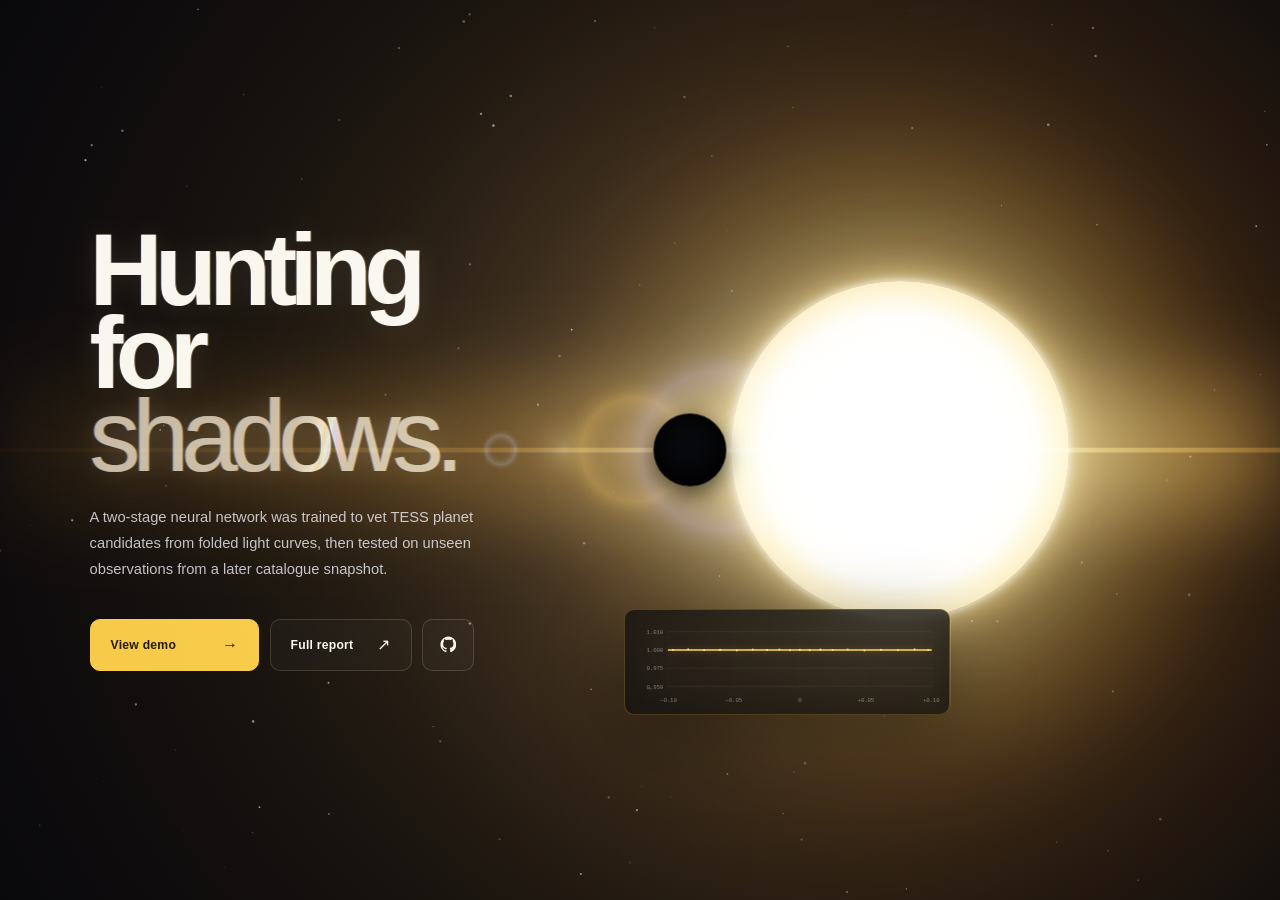
==== commit 3ebb6a5f: "Added featured metadata" ====
--- a/public/index.html
+++ b/public/index.html
@@ -4,6 +4,20 @@
     <meta charset="UTF-8" />
     <meta name="viewport" content="width=device-width, initial-scale=1.0" />
     <meta name="description" content="Transit Hunter: an interactive TESS candidate-vetting experiment." />
+    <meta property="og:type" content="website" />
+    <meta property="og:title" content="Transit Hunter | Hunting for shadows" />
+    <meta property="og:description" content="An interactive experiment for vetting TESS planet candidates from folded light curves." />
+    <meta property="og:image" content="https://raw.githubusercontent.com/aidan-elliot/transit-hunter/main/public/assets/transit-hunter-social.png" />
+    <meta property="og:image:secure_url" content="https://raw.githubusercontent.com/aidan-elliot/transit-hunter/main/public/assets/transit-hunter-social.png" />
+    <meta property="og:image:type" content="image/png" />
+    <meta property="og:image:width" content="2404" />
+    <meta property="og:image:height" content="1547" />
+    <meta property="og:image:alt" content="Transit Hunter homepage showing a dark planet crossing a bright star." />
+    <meta name="twitter:card" content="summary_large_image" />
+    <meta name="twitter:title" content="Transit Hunter | Hunting for shadows" />
+    <meta name="twitter:description" content="An interactive experiment for vetting TESS planet candidates from folded light curves." />
+    <meta name="twitter:image" content="https://raw.githubusercontent.com/aidan-elliot/transit-hunter/main/public/assets/transit-hunter-social.png" />
+    <meta name="twitter:image:alt" content="Transit Hunter homepage showing a dark planet crossing a bright star." />
     <meta name="theme-color" content="#07080c" />
     <title>Transit Hunter | TESS candidate vetting</title>
     <link rel="stylesheet" href="./styles.css" />
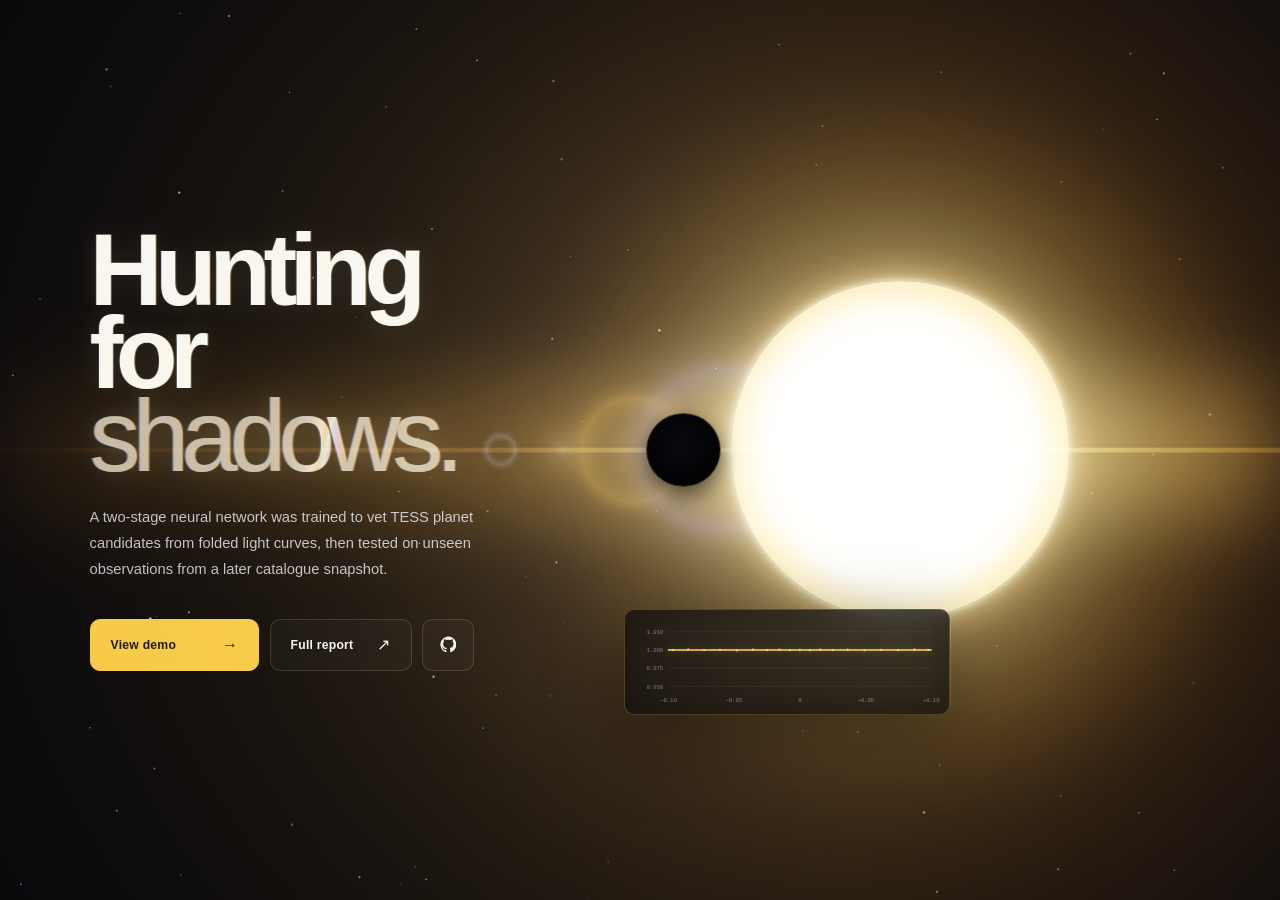
==== commit 97c4645a: "report added" ====
--- a/public/index.html
+++ b/public/index.html
@@ -40,7 +40,7 @@
                 <span>View demo</span>
                 <span class="button-icon" aria-hidden="true">&#8594;</span>
               </button>
-              <a class="action-button" href="https://github.com/aidan-elliot/transit-hunter/blob/main/reports/results_summary.md" target="_blank" rel="noreferrer">
+              <a class="action-button" href="./assets/transit-hunter-full-report.pdf" target="_blank" rel="noreferrer">
                 <span>Full report</span>
                 <span class="button-icon external-icon" aria-hidden="true">&#8599;</span>
               </a>
--- a/public/styles.css
+++ b/public/styles.css
@@ -352,15 +352,70 @@
 
 @media (max-width: 700px) {
   html, body { overflow: hidden; }
-  .home-hero { display: block; min-height: 100svh; padding: 3rem 1.4rem 2rem; }
-  .home-copy { max-width: 34rem; }
-  h1 { font-size: clamp(3.65rem, 16vw, 5rem); margin: 0 0 1.5rem; }
-  .home-description { line-height: 1.6; max-width: 29rem; }
-  .home-actions { flex-wrap: wrap; max-width: 23rem; }
-  .primary-action { flex: 1 0 100%; }
-  .hero-visual { bottom: -4vw; opacity: .7; position: absolute; right: -19vw; width: 76vw; z-index: -1; }
-  .lens-flare-canvas { opacity: .78; }
-  .signal-card { display: none; }
+  .home-hero {
+    align-content: start;
+    display: grid;
+    gap: 0;
+    grid-template-areas:
+      "title"
+      "visual"
+      "description"
+      "actions";
+    grid-template-columns: minmax(0, 1fr);
+    min-height: 100svh;
+    padding: max(2rem, env(safe-area-inset-top)) 1.25rem max(2rem, env(safe-area-inset-bottom));
+  }
+  .home-copy { display: contents; }
+  h1 {
+    font-size: clamp(3.75rem, 17.5vw, 5.2rem);
+    grid-area: title;
+    line-height: .8;
+    margin: 0;
+    max-width: 5.2ch;
+    position: relative;
+    z-index: 5;
+  }
+  .hero-visual {
+    grid-area: visual;
+    justify-self: center;
+    margin: -1.45rem 0 -1.1rem;
+    max-height: none;
+    opacity: 1;
+    position: relative;
+    right: auto;
+    width: min(105vw, 27rem);
+    z-index: 3;
+  }
+  .stellar-light { inset: 16%; }
+  .planet { height: 12%; width: 12%; }
+  .lens-flare-canvas { opacity: .86; }
+  .signal-card {
+    bottom: 5%;
+    left: max(3%, calc((100% - 100vw) / 2 + 1rem));
+    max-width: calc(100vw - 2rem);
+    padding: .55rem .7rem .4rem;
+    width: 64%;
+  }
+  .home-description {
+    grid-area: description;
+    line-height: 1.58;
+    max-width: 34rem;
+    position: relative;
+    z-index: 5;
+  }
+  .home-actions {
+    display: grid;
+    gap: .6rem;
+    grid-area: actions;
+    grid-template-columns: minmax(0, 1fr) 3.25rem;
+    margin-top: 1.5rem;
+    max-width: 34rem;
+    position: relative;
+    z-index: 5;
+  }
+  .primary-action { grid-column: 1 / -1; }
+  .home-actions .action-button { min-height: 3.45rem; }
+  .home-actions .icon-action { width: 3.25rem; }
   .project-section { padding: 4.5rem 1.4rem; }
   .project-intro { display: block; }
   .project-intro h2 { font-size: clamp(2.65rem, 13vw, 4.6rem); margin-bottom: 1.5rem; }
@@ -373,23 +428,80 @@
   .glossary > h3 { margin-bottom: 2rem; }
   .glossary-list { grid-template-columns: 1fr; }
   .glossary-list div:nth-child(even) { padding-left: 0; }
-  .demo-screen { overflow-y: auto; padding: 1rem; }
+  .demo-screen {
+    overflow-y: auto;
+    overscroll-behavior-y: contain;
+    padding: 0 1rem max(1rem, env(safe-area-inset-bottom));
+    scrollbar-width: none;
+  }
+  .demo-screen::-webkit-scrollbar { display: none; }
+  .demo-topline {
+    backdrop-filter: blur(16px);
+    background: linear-gradient(180deg, rgba(7,8,12,.98) 0 74%, rgba(7,8,12,0));
+    height: 3.55rem;
+    margin-inline: -1rem;
+    padding: 0 1rem .4rem;
+    position: sticky;
+    top: 0;
+    z-index: 20;
+  }
   .case-progress #source-status { display: none; }
   .case-progress span:last-child { border-left: 0; padding-left: 0; }
-  .demo-layout { display: block; height: auto; padding: 1.2rem 0 3rem; }
-  .demo-heading { margin-bottom: 1.25rem; }
-  .demo-heading h2 { font-size: clamp(2.6rem, 13vw, 4rem); margin: .85rem 0 1rem; }
-  .demo-heading > p:last-child { font-size: .75rem; }
-  .case-workspace { max-height: none; }
-  .curves { grid-template-columns: 1fr; }
+  .demo-layout { display: block; height: auto; padding: .55rem 0 0; }
+  .demo-heading { margin-bottom: 1.15rem; }
+  .demo-heading h2 { font-size: clamp(2.25rem, 11.5vw, 3.2rem); line-height: .92; margin: .55rem 0 .8rem; max-width: 9ch; }
+  .demo-heading > p:last-child { font-size: .71rem; line-height: 1.55; max-width: 31rem; }
+  .case-workspace { max-height: none; scroll-margin-top: 3.85rem; }
+  .case-identity { padding-bottom: .65rem; scroll-margin-top: 3.85rem; }
+  .case-identity strong { font-size: 1.25rem; }
+  .curves { gap: .75rem; grid-template-columns: 1fr; margin-top: .75rem; }
+  .curve-panel figcaption { margin-bottom: .35rem; }
+  .curve-frame { aspect-ratio: 3.15 / 1; }
+  .decision-stage,
+  .reveal-stage {
+    backdrop-filter: blur(18px);
+    background: rgba(10, 12, 17, .94);
+    border-top: 1px solid rgba(247,201,72,.3);
+    bottom: 0;
+    box-shadow: 0 -18px 42px rgba(0,0,0,.48);
+    margin: 1rem -1rem 0;
+    padding: .9rem 1rem max(.9rem, env(safe-area-inset-bottom));
+    position: sticky;
+    z-index: 15;
+  }
+  .decision-stage { align-items: stretch; gap: .7rem; }
+  .decision-stage > p { font-size: .72rem; }
   .decision-row { width: 100%; }
-  .decision-row button { flex: 1; justify-content: center; }
-  .verdict-grid,
-  .verdict-grid.has-catalogue { grid-template-columns: 1fr; }
-  .verdict { padding: 1rem 0; }
-  .verdict:first-child { padding-top: .15rem; }
-  .verdict + .verdict { border-left: 0; border-top: 1px solid var(--line); }
+  .decision-row button { flex: 1; justify-content: center; min-height: 3rem; padding-inline: .65rem; }
+  .verdict-grid { grid-template-columns: repeat(2, minmax(0, 1fr)); }
+  .verdict-grid.has-catalogue { grid-template-columns: repeat(3, minmax(0, 1fr)); }
+  .verdict { padding: 0 .65rem; }
+  .verdict:first-child { padding-left: 0; }
+  .verdict + .verdict { border-left: 1px solid var(--line); border-top: 0; }
+  .verdict:last-child { padding-right: 0; }
+  .verdict p { font-size: .54rem; margin-bottom: .3rem; }
+  .verdict h3 { font-size: clamp(.78rem, 3.5vw, 1rem); line-height: 1.05; margin-bottom: .28rem; overflow: visible; text-overflow: clip; white-space: normal; }
+  .verdict > span { font-size: .52rem; line-height: 1.3; overflow: visible; text-overflow: clip; white-space: normal; }
   .catalogue-verdict { grid-column: auto; }
+  .reveal-actions { margin-top: .8rem; }
+  .reveal-button,
+  .next-button { justify-content: space-between; min-height: 3rem; width: 100%; }
+}
+
+@media (max-width: 370px) {
+  .home-hero { padding-inline: 1rem; }
+  .hero-visual { margin-top: -1rem; width: 108vw; }
+  .signal-card {
+    left: calc((100% - 100vw) / 2 + .85rem);
+    max-width: calc(100vw - 1.7rem);
+  }
+  .home-description { font-size: .86rem; }
+  .demo-screen { padding-inline: .8rem; }
+  .demo-topline,
+  .decision-stage,
+  .reveal-stage { margin-inline: -.8rem; padding-inline: .8rem; }
+  .demo-heading h2 { font-size: 2.25rem; }
+  .verdict { padding-inline: .45rem; }
 }
 
 @media (max-height: 690px) and (min-width: 701px) {
